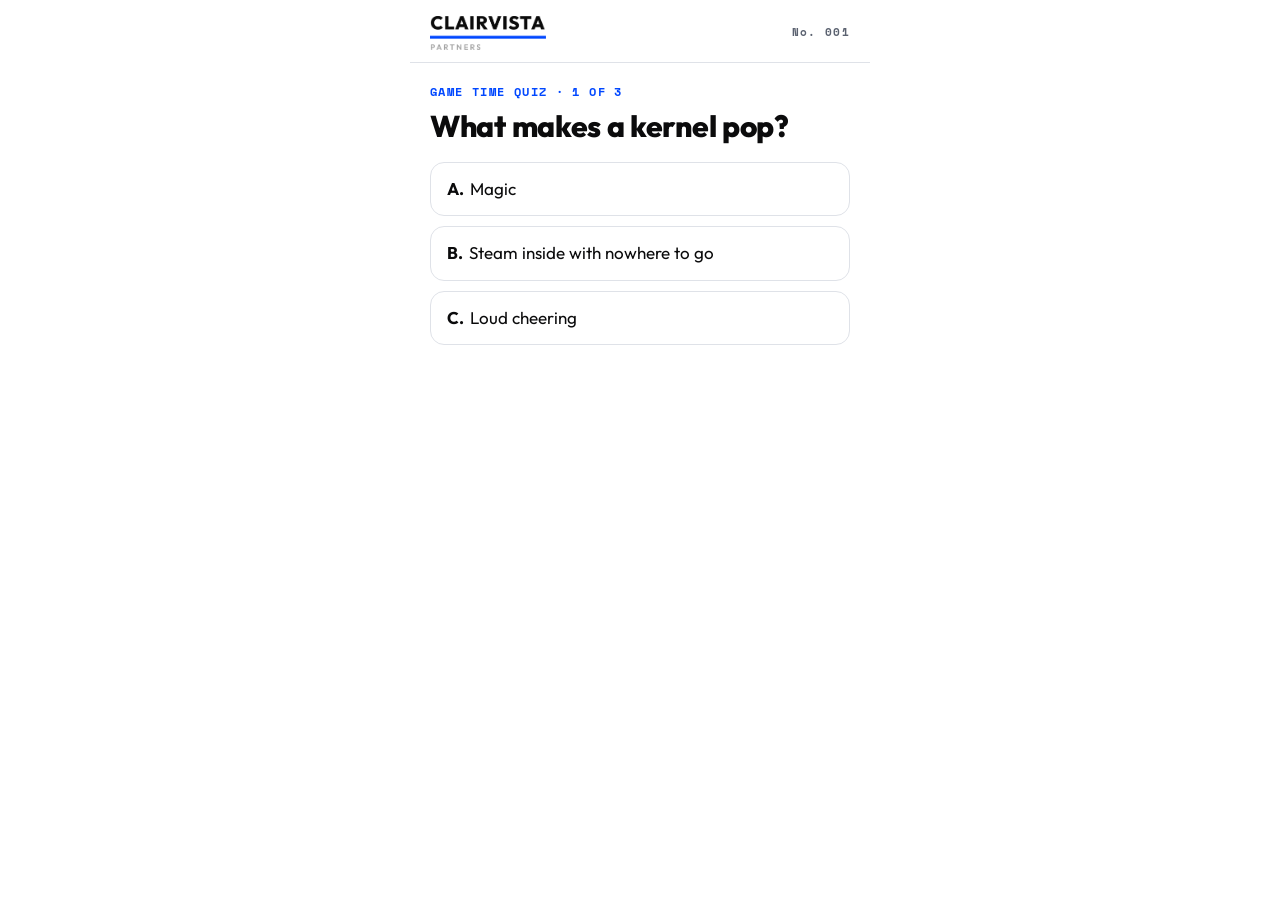
==== 001/index.html @ d9ffb9da "Tap game for popcorn box No. 001: /001 opens the Bowl Hog quiz, /001/half the Butter Half quiz. Unli" ====
<!doctype html>
<html lang="en">
<head>
<meta charset="utf-8">
<meta name="viewport" content="width=device-width, initial-scale=1, viewport-fit=cover">
<meta name="robots" content="noindex, nofollow">
<meta name="theme-color" content="#ffffff">
<meta name="color-scheme" content="light only">
<title>Clairvista Partners</title>
<link rel="preconnect" href="https://fonts.googleapis.com"><link rel="preconnect" href="https://fonts.gstatic.com" crossorigin>
<link href="https://fonts.googleapis.com/css2?family=Outfit:wght@400;500;600;700;800&family=Space+Mono:wght@400;700&display=swap" rel="stylesheet" media="print" onload="this.media='all'">
<style>
  :root { --ink: #0b0b0c; --blue: #0047FF; --muted: #5b6270; --line: #dfe2e8; color-scheme: light; }
  * { box-sizing: border-box; }
  html { -webkit-text-size-adjust: 100%; text-size-adjust: 100%; }
  button { -webkit-appearance: none; appearance: none; touch-action: manipulation; -webkit-tap-highlight-color: transparent; }
  html, body { margin: 0; background: #fff; color: var(--ink);
    font: 17px/1.45 Outfit, -apple-system, "Segoe UI", Helvetica, Arial, sans-serif; -webkit-font-smoothing: antialiased; }
  .mono { font-family: "Space Mono", ui-monospace, Menlo, Consolas, monospace; }
  header { display: flex; align-items: center; justify-content: space-between; max-width: 460px; margin: 0 auto;
    padding: max(16px, env(safe-area-inset-top)) 20px 12px; border-bottom: 1px solid var(--line); }
  header img { height: 34px; width: auto; display: block; }
  header .no { font-weight: 700; font-size: 11px; letter-spacing: .12em; color: var(--muted); }
  main { max-width: 460px; margin: 0 auto; padding: 22px 20px max(32px, env(safe-area-inset-bottom)); }
  .kick { font-weight: 700; font-size: 11.5px; line-height: 1.3; letter-spacing: .12em; text-transform: uppercase;
    color: var(--blue); margin: 0 0 10px; }
  h1 { font-size: 30px; line-height: 1.12; font-weight: 800; letter-spacing: -.01em; margin: 0 0 18px; }
  h1:focus { outline: none; }
  h1, .line { text-wrap: balance; }
  p { margin: 0 0 12px; }
  .opts { display: grid; gap: 10px; }
  .opt { display: block; width: 100%; text-align: left; font: inherit; color: inherit; background: #fff;
    border: 1.5px solid var(--line); border-radius: 14px; padding: 14px 16px; cursor: pointer; }
  .opt b { font-weight: 700; margin-right: 6px; }
  .opt.big { padding: 16px 18px; }
  .opt.big span { display: block; font-size: 22px; font-weight: 800; }
  .opt.big small { display: block; color: var(--muted); font-size: 16px; margin-top: 2px; }
  .opt.picked { border-color: var(--ink); }
  .opt.right { border-color: var(--blue); background: #eef3ff; }
  .opt:disabled { cursor: default; color: inherit; }
  .opt:disabled:not(.picked):not(.right) { opacity: .45; }
  #reveal { margin-top: 18px; }
  canvas { display: block; border-radius: 12px; margin: 0 0 14px; }
  .verdict { font-size: 22px; font-weight: 800; margin-bottom: 6px; }
  .grp { margin: 0 0 18px; }
  .grp h2 { font-weight: 700; font-size: 11.5px; letter-spacing: .12em; color: var(--muted); margin: 0 0 8px; }
  .chips { display: flex; flex-wrap: wrap; gap: 8px; }
  .chip { font: inherit; font-size: 15.5px; border: 1.5px solid var(--line); background: #fff; border-radius: 999px;
    padding: 8px 14px; color: inherit; cursor: pointer; }
  .chip[aria-pressed="true"] { background: var(--blue); border-color: var(--blue); color: #fff; }
  .go { display: block; width: 100%; font: inherit; font-weight: 700; font-size: 18px; color: #fff; background: var(--ink);
    border: 0; border-radius: 14px; padding: 15px; margin-top: 8px; cursor: pointer; }
  .go:disabled { background: #c9ced8; cursor: default; }
  .ghost { background: none; color: var(--muted); border: 1.5px solid var(--line); font-weight: 600; font-size: 15px; padding: 11px; }
  .card { border-radius: 18px; background: var(--ink); color: #fff; padding: 18px 18px 14px; margin: 0 0 20px; }
  .card .top { display: flex; justify-content: space-between; font-weight: 700; font-size: 11px; letter-spacing: .12em; color: #9aa4b5; }
  .card .side { font-size: 24px; font-weight: 800; line-height: 1.15; margin: 10px 0 14px; }
  .card .side em { font-style: normal; color: #85a6ff; }
  .card dl { display: grid; grid-template-columns: auto 1fr; gap: 8px 18px; margin: 0; border-top: 1px solid #2a303c; padding-top: 12px; }
  .card dt { font-weight: 700; font-size: 11px; letter-spacing: .12em; color: #9aa4b5; padding-top: 5px; }
  .card dd { margin: 0; font-size: 18px; font-weight: 600; }
  .card .foot { display: flex; justify-content: space-between; margin-top: 14px; font-size: 10.5px; letter-spacing: .1em; color: #9aa4b5; }
  .line { font-size: 26px; line-height: 1.15; font-weight: 800; margin: 24px 0 4px; padding-top: 20px; border-top: 1px solid var(--line); }
  .by { color: var(--blue); font-weight: 700; font-size: 18px; margin-bottom: 14px; }
  .small { color: var(--muted); font-size: 14.5px; }
  .sign { color: var(--muted); font-size: 15.5px; line-height: 1.55; margin: 22px 0 18px; }
  .sign a { color: var(--ink); text-underline-offset: 3px; }
  button:focus-visible, a:focus-visible { outline: 2px solid var(--blue); outline-offset: 3px; }
</style>
</head>
<body>
<header>
  <img src="[data-uri]" alt="Clairvista Partners" width="117" height="34">
  <span class="no mono">No. 001</span>
</header>
<main>

  <section id="s1">
    <p class="kick mono" id="k1">Game Time Quiz &middot; 1 of 3</p>
    <h1 id="q1">What makes a kernel pop?</h1>
    <div class="opts">
      <button class="opt" type="button" data-k="a"><b>A.</b>Magic</button>
      <button class="opt" type="button" data-k="b"><b>B.</b>Steam inside with nowhere to go</button>
      <button class="opt" type="button" data-k="c"><b>C.</b>Loud cheering</button>
    </div>
    <div id="reveal" hidden>
      <canvas id="field" role="img" aria-label="A football field drawn as a warehouse floor, dock doors in the end zones and pallet racking on the sidelines. One kernel on the 40-yard line pops and fills the space."></canvas>
      <p class="verdict" id="verdict"></p>
      <p id="why">Water inside the kernel turns to steam with nowhere to go. When it pops, it needs about 40 times the space.</p>
      <p>A company about to take off works the same way. It suddenly needs space it didn&rsquo;t plan for.</p>
      <button class="go" type="button" id="next1">Next</button>
    </div>
  </section>

  <section id="s2" hidden>
    <p class="kick mono">What&rsquo;s your match? &middot; 2 of 3</p>
    <h1>Are you the kernel or the warehouse?</h1>
    <div class="opts">
      <button class="opt big" type="button" data-side="kernel"><span>The kernel</span><small>I have stuff about to pop.</small></button>
      <button class="opt big" type="button" data-side="space"><span>The warehouse</span><small>I have space.</small></button>
    </div>
  </section>

  <section id="s3" hidden>
    <p class="kick mono">3 of 3</p>
    <h1 id="h3"></h1>
    <div class="grp"><h2 class="mono">WHERE</h2><div class="chips" data-key="where"></div></div>
    <div class="grp"><h2 class="mono">WHEN</h2><div class="chips" data-key="when"></div></div>
    <div class="grp"><h2 class="mono">WHAT</h2><div class="chips" data-key="what"></div></div>
    <button class="go" type="button" id="go" disabled>See my card</button>
  </section>

  <section id="s4" hidden>
    <p class="kick mono">Your card</p>
    <div class="card">
      <div class="top mono"><span>No. 001</span><span id="cKind"></span></div>
      <div class="side" id="cSide"></div>
      <dl>
        <dt class="mono">WHERE</dt><dd id="cWhere"></dd>
        <dt class="mono">WHEN</dt><dd id="cWhen"></dd>
        <dt class="mono">WHAT</dt><dd id="cWhat"></dd>
      </dl>
      <div class="foot mono"><span>PRISM BY CLAIRVISTA</span><span id="cDate"></span></div>
    </div>
    <p id="read"></p>
    <p>At Manifest in February, 500 of these boxes ask the same three questions. Every answer is stuff about to pop or space about to open, and Prism puts the two together.</p>
    <p class="line">Built to spot what&rsquo;s about to pop.</p>
    <p class="by">Prism by Clairvista</p>
    <p class="small">Your card stays on this phone. At Manifest, people choose to send theirs.</p>
    <p class="sign">In 2008, Airbnb was a kernel. We saved you one.<br>Mel Fish, Clairvista Partners, Boston<br><a href="https://clairvistapartners.com">clairvistapartners.com</a></p>
    <button class="go ghost" type="button" id="again">Play again</button>
  </section>

</main>
<script>
(() => {
  const $ = s => document.querySelector(s);
  const reduce = matchMedia('(prefers-reduced-motion: reduce)').matches;
  const screens = ['s1', 's2', 's3', 's4'].map(id => document.getElementById(id));
  const state = { side: null, where: null, when: null, what: null };

  // a quick second tap must not land on the next screen's buttons
  let guard = 0;
  document.addEventListener('click', e => {
    if (e.isTrusted && performance.now() < guard) { e.stopPropagation(); e.preventDefault(); }
  }, true);

  function show(i) {
    guard = performance.now() + 350;
    screens.forEach((s, k) => { s.hidden = k !== i; });
    scrollTo(0, 0);
    const h = screens[i].querySelector('h1');
    if (h) { h.setAttribute('tabindex', '-1'); h.focus({ preventScroll: true }); }
  }

  // ---- the field: one kernel on the 40 pops and fills the space (drawn in portrait field units, shown landscape)
  const field = (() => {
    const VW = 200, VH = 360, YD = 2.6, FW = 53.33 * YD, FL = 120 * YD;
    const X0 = (VW - FW) / 2, Y0 = (VH - FL) / 2, KX = VW / 2, KY = Y0 + 70 * YD;
    const BLUE = { bg: '#1B3FBF', field: '#2450D8', line: '#FFFFFF', rack: '#9FB6FF', door: '#DDE5FF' };
    const RED = { bg: '#8E1526', field: '#B3202F', line: '#FFFFFF', rack: '#F2A7B0', door: '#FFE2E6' };
    let C = BLUE;
    const POP = 1100, FILL = 2300;
    const canvas = $('#field'), ctx = canvas.getContext('2d'), still = document.createElement('canvas');
    let s = 1, start = 0, raf = 0, shown = false, running = false, lastW = 0;
    function seeded(a) { return () => { a |= 0; a = a + 0x6D2B79F5 | 0; let t = Math.imul(a ^ a >>> 15, 1 | a);
      t = t + Math.imul(t ^ t >>> 7, 61 | t) ^ t; return ((t ^ t >>> 14) >>> 0) / 4294967296; }; }
    const rnd = seeded(40), pieces = [];
    for (let gy = 2; gy < VH - 2; gy += 8.2) for (let gx = 2; gx < VW - 2; gx += 8.2) {
      const x = gx + (rnd() - .5) * 5, y = gy + (rnd() - .5) * 5, blobs = [];
      const n = 4 + Math.floor(rnd() * 3), r = 2.4 + rnd() * 1.4;
      for (let i = 0; i < n; i++) { const a = rnd() * Math.PI * 2, dd = rnd() * r * .9;
        blobs.push([Math.cos(a) * dd, Math.sin(a) * dd, r * (.65 + rnd() * .5)]); }
      pieces.push({ x, y, d: Math.hypot(x - KX, y - KY), blobs, hull: rnd() < .35, ha: rnd() * 6.28 });
    }
    const maxD = Math.max(...pieces.map(p => p.d));
    pieces.forEach(p => { p.t = POP + Math.pow(p.d / maxD, .85) * FILL; });
    const T = g => g.setTransform(0, -s, s, 0, 0, VW * s);

    function drawField(g) {
      g.fillStyle = C.bg; g.fillRect(0, 0, VW, VH);
      g.lineWidth = .5; g.strokeStyle = C.rack;
      for (const side of [-1, 1]) for (let col = 0; col < 2; col++) {
        const rx = side < 0 ? X0 - 7.5 - col * 7.2 : X0 + FW + 1.5 + col * 7.2;
        for (let y = Y0 + 2; y < Y0 + FL - 5; y += 7) g.strokeRect(rx, y, 6, 5.6);
      }
      g.fillStyle = C.field; g.fillRect(X0, Y0, FW, FL);
      g.strokeStyle = C.line; g.lineWidth = .9; g.strokeRect(X0, Y0, FW, FL);
      for (const ez of [Y0, Y0 + FL - 10 * YD]) {
        g.fillStyle = C.bg; g.fillRect(X0, ez, FW, 10 * YD);
        g.strokeStyle = C.line; g.lineWidth = .9; g.strokeRect(X0, ez, FW, 10 * YD);
        for (let k = 0; k < 3; k++) {
          const dw = FW / 4.2, dx = X0 + FW * (.12 + .3 * k), dy = ez + 2.4, dh = 10 * YD - 4.8;
          g.fillStyle = C.door; g.fillRect(dx, dy, dw, dh);
          g.strokeStyle = C.bg; g.lineWidth = .35;
          for (let q = 1; q < 5; q++) { g.beginPath(); g.moveTo(dx, dy + dh * q / 5); g.lineTo(dx + dw, dy + dh * q / 5); g.stroke(); }
        }
      }
      g.strokeStyle = C.line;
      for (let yv = 15; yv <= 105; yv += 5) {
        g.lineWidth = yv % 10 === 0 ? .7 : .35;
        const y = Y0 + yv * YD; g.beginPath(); g.moveTo(X0, y); g.lineTo(X0 + FW, y); g.stroke();
      }
      g.fillStyle = C.line; g.font = '700 6px -apple-system, "Segoe UI", Arial, sans-serif';
      g.textAlign = 'center'; g.textBaseline = 'middle';
      const labels = { 20: '10', 30: '20', 40: '30', 50: '40', 60: '50', 70: '40', 80: '30', 90: '20', 100: '10' };
      for (const [yv, t] of Object.entries(labels)) {
        const y = Y0 + yv * YD;
        for (const [x, rot] of [[X0 + 7, Math.PI / 2], [X0 + FW - 7, -Math.PI / 2]]) {
          g.save(); g.translate(x, y); g.rotate(rot); g.fillText(t, 0, 0); g.restore();
        }
      }
    }
    function drawKernel(g, t) {
      const wob = t < POP ? Math.sin(t / 55) * Math.min(1, t / POP) * .6 : 0;
      g.save(); g.translate(KX + wob, KY); g.rotate(-.35);
      g.fillStyle = '#E3A21A'; g.beginPath(); g.ellipse(0, 0, 3.2, 4.4, 0, 0, Math.PI * 2); g.fill();
      g.fillStyle = '#F7C95A'; g.beginPath(); g.ellipse(-.9, -1.3, 1, 1.6, 0, 0, Math.PI * 2); g.fill();
      g.fillStyle = '#B9780C'; g.beginPath(); g.ellipse(0, 3.6, 1.3, .8, 0, 0, Math.PI * 2); g.fill();
      g.restore();
    }
    function drawPiece(g, p, k) {
      if (k <= 0) return;
      const sc = k < 1 ? (1 - Math.pow(1 - k, 3)) * (1 + .18 * Math.sin(k * Math.PI)) : 1;
      g.save(); g.translate(p.x, p.y); g.scale(sc, sc);
      for (const [bx, by, br] of p.blobs) {
        g.fillStyle = '#FFF6E2'; g.beginPath(); g.arc(bx, by, br, 0, Math.PI * 2); g.fill();
        g.strokeStyle = 'rgba(176,132,60,.35)'; g.lineWidth = .35; g.stroke();
      }
      const [hx, hy, hr] = p.blobs[0];
      g.fillStyle = '#FFFDF6'; g.beginPath(); g.arc(hx - hr * .3, hy - hr * .3, hr * .4, 0, Math.PI * 2); g.fill();
      if (p.hull) { g.fillStyle = '#D9921C'; g.beginPath(); g.ellipse(Math.cos(p.ha) * 1.5, Math.sin(p.ha) * 1.5, 1.1, .7, p.ha, 0, Math.PI * 2); g.fill(); }
      g.restore();
    }
    function size() {
      const dpr = Math.min(devicePixelRatio || 1, 3);
      lastW = canvas.parentElement.clientWidth;
      const w = Math.max(200, Math.min(lastW || 340, 420)), h = w * VW / VH;
      canvas.style.width = w + 'px'; canvas.style.height = h + 'px';
      canvas.width = Math.round(w * dpr); canvas.height = Math.round(h * dpr);
      s = canvas.width / VH;
      still.width = canvas.width; still.height = canvas.height;
      const sg = still.getContext('2d'); T(sg); drawField(sg);
    }
    function paint(t) {
      ctx.setTransform(1, 0, 0, 1, 0, 0); ctx.drawImage(still, 0, 0); T(ctx);
      if (t < POP + 120) drawKernel(ctx, t);
      if (t >= POP && t < POP + 700) {
        const k = (t - POP) / 700;
        ctx.strokeStyle = `rgba(255,246,226,${1 - k})`; ctx.lineWidth = 1.6 * (1 - k);
        ctx.beginPath(); ctx.arc(KX, KY, 4 + k * 60, 0, Math.PI * 2); ctx.stroke();
      }
      for (const p of pieces) drawPiece(ctx, p, (t - p.t) / 320);
    }
    function frame(now) { const t = now - start; paint(t);
      if (t < POP + FILL + 500) raf = requestAnimationFrame(frame); else running = false; }
    function play() {
      shown = true; size(); cancelAnimationFrame(raf);
      if (reduce) { running = false; paint(1e9); return; }
      running = true; start = performance.now(); raf = requestAnimationFrame(frame);
    }
    // phones fire resize when the address bar slides away; only a real width change redraws, and never skips the pop
    addEventListener('resize', () => {
      if (!shown || canvas.parentElement.clientWidth === lastW) return;
      size(); if (!running) paint(1e9);
    });
    return { play, colors: red => { C = red ? RED : BLUE; } };
  })();

  // ---- 1 of 3: each box's tag opens its own quiz, as printed on its back (Butter Half's link ends in /half)
  const BOXES = {
    hog: { kick: 'Game Time Quiz', q: 'What makes a kernel pop?',
      opts: ['Magic', 'Steam inside with nowhere to go', 'Loud cheering'],
      v: { a: 'Not magic. It’s B.', b: 'Right, it’s B.', c: 'Not the cheering. It’s B.' },
      why: 'Water inside the kernel turns to steam with nowhere to go. When it pops, it needs about 40 times the space.' },
    half: { kick: 'Date Night Quiz', q: 'What does a kernel need once it pops?',
      opts: ['A hug', 'A place to go', 'More butter'],
      v: { a: 'Not a hug. It’s B.', b: 'Right, it’s B.', c: 'Not more butter. It’s B.' },
      why: 'Once it pops, a kernel needs about 40 times the space it started with.' }
  };
  let Q = BOXES.hog;
  const q1 = [...document.querySelectorAll('#s1 .opt')];
  function reset1() {
    q1.forEach(b => { b.disabled = false; b.classList.remove('picked', 'right'); });
    $('#reveal').hidden = true;
  }
  function useBox(key) {
    Q = BOXES[key]; field.colors(key === 'half');
    $('#k1').textContent = Q.kick + ' · 1 of 3'; $('#q1').textContent = Q.q; $('#why').textContent = Q.why;
    q1.forEach((b, i) => { b.lastChild.textContent = Q.opts[i]; });
    reset1();
  }
  window.useBox = useBox;
  useBox(/half/i.test(location.pathname + location.search + location.hash) ? 'half' : 'hog');
  q1.forEach(btn => btn.addEventListener('click', () => {
    q1.forEach(b => { b.disabled = true; if (b.dataset.k === 'b') b.classList.add('right'); });
    btn.classList.add('picked');
    $('#verdict').textContent = Q.v[btn.dataset.k];
    $('#reveal').hidden = false;
    field.play();
    $('#reveal').scrollIntoView({ behavior: reduce ? 'auto' : 'smooth', block: 'start' });
  }));
  $('#next1').addEventListener('click', () => show(1));

  // ---- 2 of 3
  const WHERE = ['Boston', 'New York', 'Chicago', 'Dallas', 'Phoenix', 'Las Vegas', 'Los Angeles', 'Atlanta'];
  const WHAT = ['A few pallets', 'A truckload', 'A season of stock'];
  const WHEN = { kernel: ['Before February 14', 'This spring', 'Later this year'], space: ['Open now', 'This spring', 'Later this year'] };
  const H3 = { kernel: 'Where will it pop, and when?', space: 'Where is your space, and when is it open?' };
  document.querySelectorAll('#s2 .opt').forEach(btn => btn.addEventListener('click', () => {
    state.side = btn.dataset.side; setup3(); show(2);
  }));

  // ---- 3 of 3
  function chips(el, key, items) {
    el.innerHTML = '';
    items.forEach(t => {
      const b = document.createElement('button');
      b.type = 'button'; b.className = 'chip'; b.textContent = t; b.setAttribute('aria-pressed', 'false');
      b.addEventListener('click', () => {
        el.querySelectorAll('.chip').forEach(c => c.setAttribute('aria-pressed', 'false'));
        b.setAttribute('aria-pressed', 'true'); state[key] = t;
        $('#go').disabled = !(state.where && state.when && state.what);
      });
      el.appendChild(b);
    });
  }
  function setup3() {
    state.where = state.when = state.what = null; $('#go').disabled = true;
    $('#h3').textContent = H3[state.side];
    const lists = { where: WHERE, when: WHEN[state.side], what: WHAT };
    document.querySelectorAll('#s3 .chips').forEach(el => chips(el, el.dataset.key, lists[el.dataset.key]));
  }
  $('#go').addEventListener('click', () => { fill(); show(3); });

  // ---- the card
  function fill() {
    const k = state.side === 'kernel';
    $('#cKind').textContent = k ? 'HAS STUFF' : 'HAS SPACE';
    $('#cSide').innerHTML = k ? 'The kernel. <em>About to pop.</em>' : 'The warehouse. <em>Space to fill.</em>';
    $('#cWhere').textContent = state.where; $('#cWhen').textContent = state.when; $('#cWhat').textContent = state.what;
    $('#cDate').textContent = new Date().toLocaleDateString('en-US', { month: 'short', day: 'numeric', year: 'numeric' }).toUpperCase();
    $('#read').textContent = k
      ? 'You just told us where a company is about to pop, and when, before the trucks show up.'
      : 'You just told us where space is opening, and when, before anyone signs for it.';
  }
  $('#again').addEventListener('click', () => { reset1(); show(0); });

  // ---- review screenshots only: #demo=1..4 jumps to a screen with sample answers
  const demo = (location.hash.match(/demo=(\d)/) || [])[1];
  if (demo) {
    q1[1].click();
    if (demo > 1) $('#next1').click();
    if (demo > 2) document.querySelector('#s2 .opt[data-side="kernel"]').click();
    if (demo > 3 || demo == 3) ['Phoenix', 'Before February 14', 'A truckload'].forEach(t =>
      [...document.querySelectorAll('#s3 .chip')].find(c => c.textContent === t).click());
    if (demo > 3) $('#go').click();
  }
})();
</script>
</body>
</html>
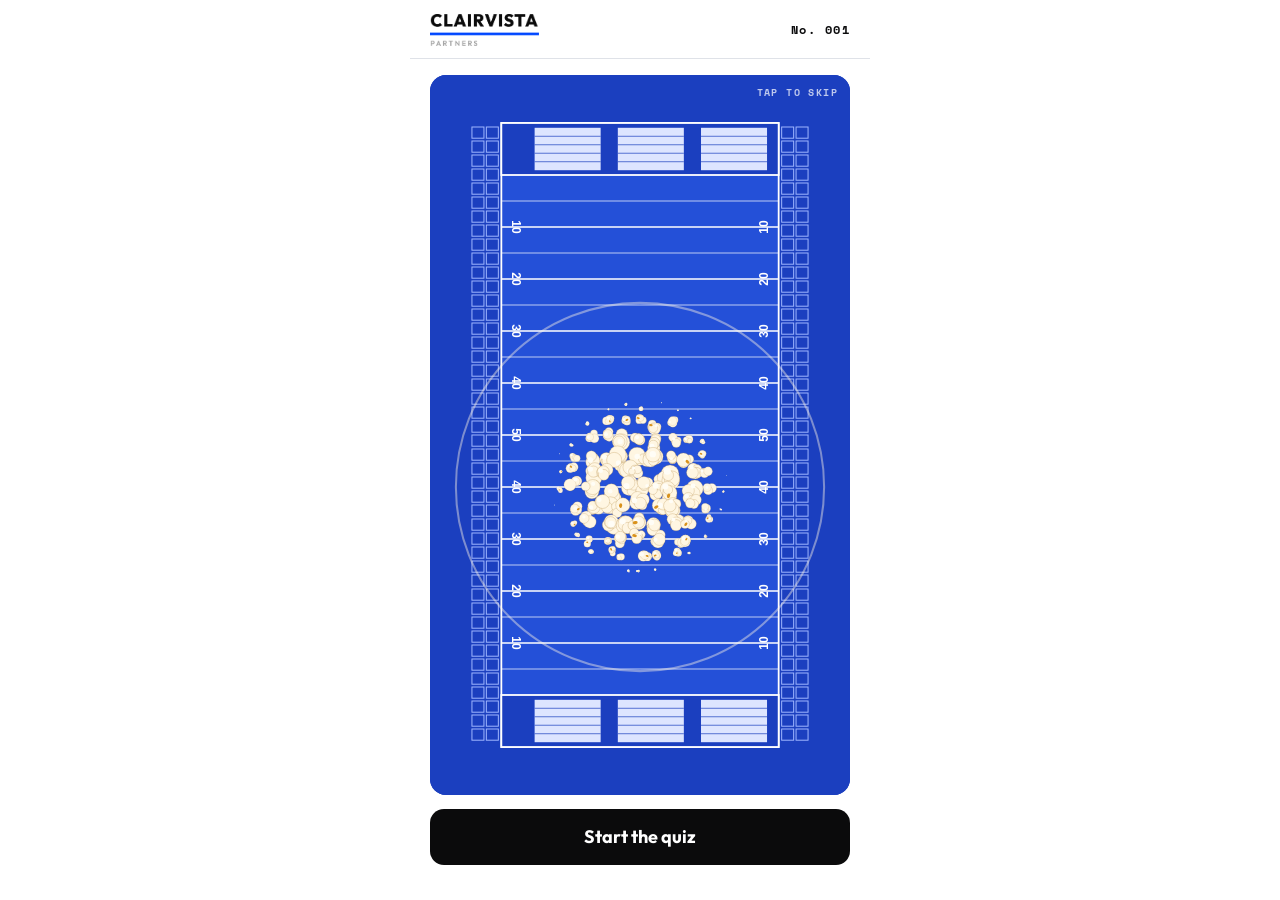
==== commit 2c325b0a: "Box No. 001 tap page, finished edition: pop opening, each box's printed quiz, which half, profile ca" ====
--- a/001/index.html
+++ b/001/index.html
@@ -10,159 +10,639 @@
 <link rel="preconnect" href="https://fonts.googleapis.com"><link rel="preconnect" href="https://fonts.gstatic.com" crossorigin>
 <link href="https://fonts.googleapis.com/css2?family=Outfit:wght@400;500;600;700;800&family=Space+Mono:wght@400;700&display=swap" rel="stylesheet" media="print" onload="this.media='all'">
 <style>
-  :root { --ink: #0b0b0c; --blue: #0047FF; --muted: #5b6270; --line: #dfe2e8; color-scheme: light; }
+  /* One phone column: a full-height title card, the box's quiz, two questions, a profile card, the ship step. Plus a 16:9 booth board. */
+  :root { --ink: #0b0b0c; --blue: #0047FF; --sky: #85a6ff; --muted: #5b6270; --line: #dfe2e8; --soft: #f3f5f9; color-scheme: light; }
   * { box-sizing: border-box; }
   html { -webkit-text-size-adjust: 100%; text-size-adjust: 100%; }
-  button { -webkit-appearance: none; appearance: none; touch-action: manipulation; -webkit-tap-highlight-color: transparent; }
   html, body { margin: 0; background: #fff; color: var(--ink);
     font: 17px/1.45 Outfit, -apple-system, "Segoe UI", Helvetica, Arial, sans-serif; -webkit-font-smoothing: antialiased; }
+  [hidden] { display: none !important; }
+  button, input { font: inherit; }
+  button { -webkit-appearance: none; appearance: none; touch-action: manipulation; -webkit-tap-highlight-color: transparent; }
   .mono { font-family: "Space Mono", ui-monospace, Menlo, Consolas, monospace; }
   header { display: flex; align-items: center; justify-content: space-between; max-width: 460px; margin: 0 auto;
-    padding: max(16px, env(safe-area-inset-top)) 20px 12px; border-bottom: 1px solid var(--line); }
-  header img { height: 34px; width: auto; display: block; }
-  header .no { font-weight: 700; font-size: 11px; letter-spacing: .12em; color: var(--muted); }
-  main { max-width: 460px; margin: 0 auto; padding: 22px 20px max(32px, env(safe-area-inset-bottom)); }
-  .kick { font-weight: 700; font-size: 11.5px; line-height: 1.3; letter-spacing: .12em; text-transform: uppercase;
-    color: var(--blue); margin: 0 0 10px; }
-  h1 { font-size: 30px; line-height: 1.12; font-weight: 800; letter-spacing: -.01em; margin: 0 0 18px; }
+    padding: max(14px, env(safe-area-inset-top)) 20px 12px; border-bottom: 1px solid var(--line); }
+  header img { height: 32px; width: auto; display: block; }
+  header .tag { font-weight: 700; font-size: 11px; letter-spacing: .12em; color: var(--muted); }
+  main { max-width: 460px; margin: 0 auto; padding: 16px 20px max(32px, env(safe-area-inset-bottom)); }
+  .kick { font-weight: 700; font-size: 11.5px; line-height: 1.3; letter-spacing: .12em; text-transform: uppercase; color: var(--blue); margin: 0 0 10px; }
+  h1 { font-size: 30px; line-height: 1.12; font-weight: 800; letter-spacing: -.01em; margin: 0 0 18px; text-wrap: balance; }
   h1:focus { outline: none; }
-  h1, .line { text-wrap: balance; }
   p { margin: 0 0 12px; }
+  .muted { color: var(--muted); }
+  .small { color: var(--muted); font-size: 14.5px; line-height: 1.45; }
+  button:focus-visible, a:focus-visible { outline: 2px solid var(--blue); outline-offset: 3px; }
+
+  /* the opening title card */
+  .hero { position: relative; height: 72vh; height: calc(100svh - 178px); min-height: 360px; max-height: 720px;
+    border-radius: 16px; overflow: hidden; background: #1B3FBF; cursor: pointer; margin: 0 0 14px; }
+  .ed-manifest .hero { height: 60vh; height: calc(100svh - 300px); }
+  .hero canvas { display: block; width: 100%; height: 100%; }
+  .title { position: absolute; left: 0; right: 0; bottom: 0; padding: 80px 18px 18px; color: #fff;
+    background: linear-gradient(to bottom, rgba(11,11,12,0), rgba(11,11,12,.9) 58%);
+    opacity: 0; transform: translateY(10px); transition: opacity .7s ease, transform .7s ease; }
+  html:not(.js) .title, .title.on { opacity: 1; transform: none; }
+  .title .t1 { font-size: 31px; font-weight: 800; line-height: 1.07; letter-spacing: -.01em; margin: 0 0 6px; text-wrap: balance; }
+  .title .t2 { color: var(--sky); font-weight: 700; font-size: 18px; margin: 0; transition: opacity .6s ease .35s; }
+  .title:not(.on) .t2 { opacity: 0; }
+  html:not(.js) .title .t2 { opacity: 1; }
+  .skip { position: absolute; top: 11px; right: 12px; font-size: 10px; font-weight: 700; letter-spacing: .14em; color: rgba(255,255,255,.72); }
+  .promise { font-size: 20px; font-weight: 700; line-height: 1.3; margin: 0 0 6px; text-wrap: balance; }
+
+  .go { display: block; width: 100%; font-weight: 700; font-size: 18px; color: #fff; background: var(--ink);
+    border: 0; border-radius: 14px; padding: 15px; margin-top: 12px; cursor: pointer; }
+  .go:disabled { background: #c9ced8; cursor: default; }
+  .ghost { background: none; color: var(--ink); border: 1.5px solid var(--line); font-weight: 600; font-size: 16px; padding: 12px; }
+
+  /* the box quiz */
   .opts { display: grid; gap: 10px; }
-  .opt { display: block; width: 100%; text-align: left; font: inherit; color: inherit; background: #fff;
+  .opt { display: block; width: 100%; text-align: left; color: inherit; background: #fff;
     border: 1.5px solid var(--line); border-radius: 14px; padding: 14px 16px; cursor: pointer; }
   .opt b { font-weight: 700; margin-right: 6px; }
-  .opt.big { padding: 16px 18px; }
-  .opt.big span { display: block; font-size: 22px; font-weight: 800; }
-  .opt.big small { display: block; color: var(--muted); font-size: 16px; margin-top: 2px; }
   .opt.picked { border-color: var(--ink); }
   .opt.right { border-color: var(--blue); background: #eef3ff; }
   .opt:disabled { cursor: default; color: inherit; }
   .opt:disabled:not(.picked):not(.right) { opacity: .45; }
   #reveal { margin-top: 18px; }
-  canvas { display: block; border-radius: 12px; margin: 0 0 14px; }
   .verdict { font-size: 22px; font-weight: 800; margin-bottom: 6px; }
+  .forty { border-radius: 14px; padding: 12px; margin: 14px 0; background: #2450D8; }
+  .cells { display: grid; grid-template-columns: repeat(10, 1fr); gap: 4px; }
+  .cells i { aspect-ratio: 1; border-radius: 4px; background: #FFF6E2; transform: scale(0); }
+  .cells i:first-child { background: #E3A21A; transform: none; }
+  .forty.on .cells i { animation: cell .35s cubic-bezier(.2,1.4,.4,1) forwards; animation-delay: calc(var(--i) * 28ms + 150ms); }
+  @keyframes cell { to { transform: scale(1); } }
+  .forty .lab { display: flex; justify-content: space-between; gap: 8px; margin-top: 9px; font-size: 10px; font-weight: 700; letter-spacing: .12em; color: rgba(255,255,255,.85); }
+
+  /* which half */
+  .halfs { display: grid; gap: 12px; }
+  .half { display: flex; gap: 14px; align-items: center; width: 100%; text-align: left; color: inherit; background: #fff;
+    border: 1.5px solid var(--line); border-radius: 16px; padding: 16px; cursor: pointer; }
+  .half svg { flex: none; width: 54px; height: 54px; }
+  .half b { display: block; font-size: 24px; font-weight: 800; line-height: 1.15; }
+  .half small { display: block; color: var(--muted); font-size: 16px; margin-top: 2px; }
+  .half:active { border-color: var(--blue); background: #eef3ff; }
+
+  /* chips */
   .grp { margin: 0 0 18px; }
   .grp h2 { font-weight: 700; font-size: 11.5px; letter-spacing: .12em; color: var(--muted); margin: 0 0 8px; }
   .chips { display: flex; flex-wrap: wrap; gap: 8px; }
-  .chip { font: inherit; font-size: 15.5px; border: 1.5px solid var(--line); background: #fff; border-radius: 999px;
+  .chip { font-size: 15.5px; border: 1.5px solid var(--line); background: #fff; border-radius: 999px;
     padding: 8px 14px; color: inherit; cursor: pointer; }
   .chip[aria-pressed="true"] { background: var(--blue); border-color: var(--blue); color: #fff; }
-  .go { display: block; width: 100%; font: inherit; font-weight: 700; font-size: 18px; color: #fff; background: var(--ink);
-    border: 0; border-radius: 14px; padding: 15px; margin-top: 8px; cursor: pointer; }
-  .go:disabled { background: #c9ced8; cursor: default; }
-  .ghost { background: none; color: var(--muted); border: 1.5px solid var(--line); font-weight: 600; font-size: 15px; padding: 11px; }
-  .card { border-radius: 18px; background: var(--ink); color: #fff; padding: 18px 18px 14px; margin: 0 0 20px; }
-  .card .top { display: flex; justify-content: space-between; font-weight: 700; font-size: 11px; letter-spacing: .12em; color: #9aa4b5; }
-  .card .side { font-size: 24px; font-weight: 800; line-height: 1.15; margin: 10px 0 14px; }
-  .card .side em { font-style: normal; color: #85a6ff; }
-  .card dl { display: grid; grid-template-columns: auto 1fr; gap: 8px 18px; margin: 0; border-top: 1px solid #2a303c; padding-top: 12px; }
-  .card dt { font-weight: 700; font-size: 11px; letter-spacing: .12em; color: #9aa4b5; padding-top: 5px; }
-  .card dd { margin: 0; font-size: 18px; font-weight: 600; }
-  .card .foot { display: flex; justify-content: space-between; margin-top: 14px; font-size: 10.5px; letter-spacing: .1em; color: #9aa4b5; }
-  .line { font-size: 26px; line-height: 1.15; font-weight: 800; margin: 24px 0 4px; padding-top: 20px; border-top: 1px solid var(--line); }
+
+  /* the profile card */
+  .card { border-radius: 18px; background: var(--ink); color: #fff; padding: 18px 18px 14px; margin: 0 0 16px; }
+  .card .top { display: flex; justify-content: space-between; align-items: center; font-weight: 700; font-size: 11px; letter-spacing: .12em; color: #9aa4b5; }
+  .card .top b { color: #fff; background: var(--blue); border-radius: 999px; padding: 2px 8px; font-weight: 700; }
+  .card .side { font-size: 25px; font-weight: 800; line-height: 1.12; margin: 12px 0 14px; }
+  .card .side em { font-style: normal; color: var(--sky); }
+  .card dl { display: grid; grid-template-columns: auto 1fr; gap: 9px 16px; margin: 0; border-top: 1px solid #2a303c; padding-top: 12px; }
+  .card dt { font-weight: 700; font-size: 10.5px; letter-spacing: .12em; color: #9aa4b5; padding-top: 5px; white-space: nowrap; }
+  .card dd { margin: 0; font-size: 18px; font-weight: 600; min-width: 0; }
+  .card dd.look { color: var(--sky); }
+  .card .foot { display: flex; justify-content: space-between; gap: 8px; margin-top: 14px; font-size: 10px; letter-spacing: .1em; color: #9aa4b5; }
+
+  .switch { display: flex; gap: 12px; align-items: flex-start; margin: 0 0 20px; cursor: pointer; position: relative; }
+  .switch input { position: absolute; opacity: 0; width: 1px; height: 1px; }
+  .track { flex: none; width: 48px; height: 28px; border-radius: 999px; background: #c9ced8; position: relative; transition: background .2s; margin-top: 1px; }
+  .track::after { content: ""; position: absolute; top: 3px; left: 3px; width: 22px; height: 22px; border-radius: 50%; background: #fff;
+    transition: transform .2s; box-shadow: 0 1px 2px rgba(0,0,0,.25); }
+  .switch input:checked + .track { background: var(--blue); }
+  .switch input:checked + .track::after { transform: translateX(20px); }
+  .switch input:focus-visible + .track { outline: 2px solid var(--blue); outline-offset: 3px; }
+  .lbl { font-weight: 600; line-height: 1.3; }
+  .lbl small { display: block; color: var(--muted); font-weight: 400; font-size: 14.5px; margin-top: 2px; }
+
+  .match { background: var(--soft); border-radius: 16px; padding: 16px; margin: 0 0 6px; }
+  .mhead { display: flex; justify-content: space-between; align-items: center; gap: 8px; }
+  .mhead .kick { margin: 0; }
+  .sample { font-size: 10px; letter-spacing: .12em; font-weight: 700; color: var(--muted); border: 1px solid var(--line); background: #fff;
+    border-radius: 999px; padding: 3px 8px; }
+  .mline { font-size: 18px; font-weight: 700; line-height: 1.3; margin: 10px 0 16px; text-wrap: balance; }
+  .pairs { display: grid; grid-template-columns: 1fr 1fr; gap: 10px; margin: 0 0 12px; }
+  .mini { background: var(--ink); color: #fff; border-radius: 12px; padding: 12px 11px 10px; position: relative; min-width: 0; }
+  .mini .k { font-size: 9.5px; letter-spacing: .12em; color: #9aa4b5; font-weight: 700; }
+  .mini .n { font-weight: 700; font-size: 15px; line-height: 1.2; margin: 4px 0 3px; }
+  .mini .d { font-size: 13px; color: #c9d1de; line-height: 1.3; }
+  .mt { position: absolute; top: -9px; right: 8px; background: var(--blue); color: #fff; font-size: 9.5px; letter-spacing: .12em;
+    font-weight: 700; border-radius: 999px; padding: 3px 7px; }
+  .match .ghost { background: #fff; margin-top: 4px; }
+
+  /* shipping: the live form (Manifest) and the preview (No. 001) */
+  .f { display: block; margin: 0 0 12px; min-width: 0; }
+  .f > span { display: block; font-weight: 700; font-size: 11px; letter-spacing: .12em; color: var(--muted); margin: 0 0 6px; text-transform: uppercase; }
+  .f input { width: 100%; font-size: 17px; padding: 12px 13px; border: 1.5px solid var(--line); border-radius: 12px; background: #fff;
+    color: var(--ink); -webkit-appearance: none; appearance: none; }
+  .f input:focus { outline: none; border-color: var(--blue); }
+  .row3 { display: grid; grid-template-columns: 1.5fr .8fr 1fr; gap: 8px; }
+  .check { display: flex; gap: 10px; align-items: flex-start; margin: 16px 0 8px; font-weight: 600; line-height: 1.35; cursor: pointer; }
+  .check input { width: 22px; height: 22px; accent-color: var(--blue); flex: none; margin: 0; }
+  .formprev { border: 1.5px solid var(--line); border-radius: 16px; padding: 14px; margin: 4px 0 8px; background: var(--soft); }
+  .formprev .fake { background: #fff; border: 1.5px solid var(--line); border-radius: 10px; padding: 9px 12px; color: #9aa1ad; font-size: 15.5px; margin: 0 0 8px; }
+  .formprev .box { display: flex; gap: 10px; align-items: flex-start; background: #fff; border: 2px solid var(--blue); border-radius: 12px;
+    padding: 12px; margin-top: 12px; font-weight: 700; line-height: 1.3; }
+  .formprev .box i { flex: none; width: 22px; height: 22px; border-radius: 6px; background: var(--blue); position: relative; }
+  .formprev .box i::after { content: ""; position: absolute; left: 7px; top: 3px; width: 6px; height: 11px; border: solid #fff; border-width: 0 2.5px 2.5px 0; transform: rotate(45deg); }
+
+  .line { font-size: 26px; line-height: 1.15; font-weight: 800; margin: 24px 0 4px; padding-top: 20px; border-top: 1px solid var(--line); text-wrap: balance; }
   .by { color: var(--blue); font-weight: 700; font-size: 18px; margin-bottom: 14px; }
-  .small { color: var(--muted); font-size: 14.5px; }
-  .sign { color: var(--muted); font-size: 15.5px; line-height: 1.55; margin: 22px 0 18px; }
+  .sign { color: var(--muted); font-size: 15.5px; line-height: 1.55; margin: 20px 0 16px; }
   .sign a { color: var(--ink); text-underline-offset: 3px; }
-  button:focus-visible, a:focus-visible { outline: 2px solid var(--blue); outline-offset: 3px; }
+  .big { font-size: 20px; font-weight: 700; line-height: 1.3; }
+
+  /* booth board, 16:9 */
+  body.boardmode { background: #e3e8f0; }
+  #boardBar { display: flex; align-items: center; justify-content: space-between; gap: 12px; max-width: 760px; margin: 0 auto;
+    padding: max(12px, env(safe-area-inset-top)) 16px 12px; font-size: 14px; color: var(--muted); }
+  #boardBar button { font-weight: 700; font-size: 15px; color: var(--ink); background: #fff; border: 1.5px solid var(--line); border-radius: 999px; padding: 8px 14px; cursor: pointer; }
+  #boardWrap { margin: 0 auto; overflow: hidden; }
+  .board { width: 1600px; height: 900px; transform-origin: 0 0; background: #f4f6fa; display: grid; grid-template-rows: auto 1fr auto;
+    padding: 38px 56px 26px; }
+  .bTop { display: flex; align-items: center; gap: 44px; border-bottom: 2px solid var(--line); padding-bottom: 22px; }
+  .bTop img { height: 58px; width: auto; display: block; }
+  .bTop .bLine { font-size: 46px; font-weight: 800; letter-spacing: -.01em; margin: 0; flex: 1; }
+  .bTop .bBy { font-size: 26px; font-weight: 700; color: var(--blue); margin: 0; }
+  .bGrid { display: grid; grid-template-columns: 1fr 560px 1fr; gap: 34px; padding-top: 26px; min-height: 0; }
+  .col { min-height: 0; overflow: hidden; }
+  .col h2 { font-size: 17px; letter-spacing: .14em; color: var(--muted); margin: 0 0 14px; display: flex; justify-content: space-between; }
+  .col h2 i { font-style: normal; color: var(--ink); }
+  .stack { display: grid; gap: 12px; }
+  .bc { background: #fff; border: 2px solid var(--line); border-radius: 16px; padding: 13px 18px; display: grid; grid-template-columns: 1fr auto; gap: 1px 12px; }
+  .bc .n { font-size: 21px; font-weight: 700; }
+  .bc .c { font-size: 21px; font-weight: 800; text-align: right; }
+  .bc .d { font-size: 16.5px; color: var(--muted); grid-column: 1 / -1; }
+  .bc.new { animation: arrive .8s ease-out; border-color: var(--blue); }
+  @keyframes arrive { from { opacity: 0; transform: translateY(-18px); } to { opacity: 1; transform: none; } }
+  .center { background: var(--ink); color: #fff; border-radius: 24px; padding: 28px 30px; display: flex; flex-direction: column; }
+  .center .kick { color: var(--sky); font-size: 15px; }
+  .center .city { font-size: 64px; font-weight: 800; line-height: 1; margin: 10px 0 0; }
+  .pairbig { display: grid; grid-template-columns: 1fr auto 1fr; align-items: center; gap: 12px; margin: 26px 0; }
+  .bigc { background: #181b22; border: 1.5px solid #2a303c; border-radius: 16px; padding: 16px; }
+  .bigc .k { font-size: 12px; letter-spacing: .12em; color: #9aa4b5; font-weight: 700; }
+  .bigc .n { font-size: 22px; font-weight: 700; margin: 6px 0 4px; line-height: 1.15; }
+  .bigc .d { font-size: 16px; color: #c9d1de; line-height: 1.35; }
+  .mpill { background: var(--blue); color: #fff; border-radius: 999px; padding: 8px 12px; font-size: 13px; letter-spacing: .12em; font-weight: 700; }
+  .center .why { font-size: 20px; color: #c9d1de; margin: auto 0 0; }
+  .bFoot { display: flex; justify-content: space-between; font-size: 15px; font-weight: 700; letter-spacing: .14em; color: var(--muted); padding-top: 16px; }
+  .bFoot .cta { color: var(--ink); }
+  @media (prefers-reduced-motion: reduce) {
+    .bc.new, .forty.on .cells i { animation: none; } .cells i { transform: none; }
+    .title, .title .t2 { transition: none; }
+  }
+
+  /* round 2: copy deck */
+  .ed-manifest .hero { height: 64vh; height: calc(100svh - 250px); }
+  .card .lookline { margin: 12px 0 0; padding-top: 12px; border-top: 1px solid #2a303c; color: var(--sky); font-size: 17px; font-weight: 600; line-height: 1.35; }
+  .formprev .fakes3 { display: grid; grid-template-columns: 1.5fr .8fr 1fr; gap: 8px; }
+  .sign .note { color: var(--ink); font-size: 17.5px; font-weight: 600; line-height: 1.45; display: inline-block; margin-bottom: 8px; }
+  .endmark { width: 56px; height: 5px; background: var(--blue); border-radius: 3px; margin: 18px 0 18px; }
+  h1.endline { font-size: 34px; line-height: 1.08; margin: 0 0 6px; }
+  .mpill { text-transform: uppercase; }
+  .col h2 { font-size: 28px; font-weight: 800; letter-spacing: -.01em; color: var(--ink); align-items: baseline; }
+  .col h2 i { font-size: 17px; font-weight: 700; color: var(--muted); letter-spacing: .1em; }
+  .bFoot { font-size: 20px; font-weight: 600; letter-spacing: 0; }
+  .bFoot .bBy { color: var(--blue); font-weight: 700; }
+  .center .city { font-size: 96px; margin-top: 18px; }
+  .pairbig { margin: auto 0; gap: 16px; }
+  .bigc { padding: 22px; }
+  .bigc .n { font-size: 30px; margin: 10px 0 8px; }
+  .bigc .d { font-size: 20px; }
+  .mpill { font-size: 15px; padding: 10px 14px; }
+
+  /* round 3: designer pass */
+  .bEx { font-size: 14px; font-weight: 700; letter-spacing: .14em; text-transform: uppercase; color: var(--muted);
+    border: 1.5px solid var(--line); border-radius: 999px; padding: 8px 14px; background: #fff; }
+  .pairbig { grid-template-columns: 1fr; justify-items: stretch; gap: 14px; margin: auto 0; }
+  .mpill { justify-self: center; }
+  .bigc { padding: 22px 24px; }
+  .bigc .n { font-size: 32px; line-height: 1.12; text-wrap: balance; }
+  .bigc .d { font-size: 22px; }
+  .center .why { font-size: 24px; color: #fff; }
+  .mini { padding: 14px 12px 12px; }
+  .mini .n { text-wrap: balance; }
+  .mini .d { text-wrap: balance; font-size: 13.5px; line-height: 1.3; }
+  .kick { font-size: 12.5px; }
+  .grp h2 { font-size: 12px; }
+  .card dt { font-size: 11.5px; padding-top: 4px; }
+  .card .top { font-size: 12px; }
+  .card .foot { font-size: 11px; }
+  .mini .k { font-size: 10.5px; }
+  .mt { font-size: 10.5px; }
+  .forty .lab { font-size: 11px; color: #fff; }
+  header .tag { font-size: 12px; color: var(--ink); }
+  .title { padding: 130px 18px 20px; background: linear-gradient(to bottom, rgba(11,11,12,0), rgba(11,11,12,.88) 42%, rgba(11,11,12,.96)); }
+  .title .t1 { font-size: 34px; line-height: 1.04; text-shadow: 0 1px 14px rgba(11,11,12,.5); }
+  .title .t2 { font-size: 19px; }
+  .chips { gap: 10px; }
+  .chip { padding: 11px 16px; min-height: 44px; font-size: 16px; }
+  .chip[aria-pressed="true"] { box-shadow: 0 0 0 3px rgba(0,71,255,.18); }
+  .half { min-height: 88px; }
+  .opt { min-height: 56px; }
+  .forty { background: var(--blue); padding: 14px; }
+  .cells { gap: 5px; }
+  .card .side { font-size: 28px; margin: 14px 0 16px; }
+  .card dd { font-size: 19px; }
+  .card { padding: 20px 20px 16px; box-shadow: 0 18px 40px -22px rgba(0,71,255,.55); }
+  .match { background: #fff; border: 1.5px solid var(--line); }
+  .mline { font-size: 19px; }
+  .bc .n, .bc .c { font-size: 23px; }
+  .bc .d { font-size: 18.5px; }
+  .bc { padding: 14px 20px; }
+  .bFoot { font-size: 24px; }
+  .bFoot .cta { font-weight: 700; }
+  .bTop .bLine { font-size: 52px; }
+  .card .side { font-size: 26px; text-wrap: balance; }
+  .bc .n, .bc .c { font-size: 21px; }
+  .center .city { font-size: 84px; }
+  .bigc { padding: 18px 22px; }
+  .bigc .n { font-size: 28px; margin: 6px 0 6px; }
+  .bigc .d { font-size: 20px; }
+  .pairbig { gap: 10px; margin: 18px 0; }
+  .center .why { font-size: 21px; margin-top: auto; }
+  .contact { display: grid; gap: 6px; margin: -4px 0 14px; }
+  .contact .cline { color: var(--ink); font-size: 17px; font-weight: 600; text-underline-offset: 3px; justify-self: start; padding: 4px 0; }
+  .contact .save { display: block; text-align: center; text-decoration: none; margin-top: 10px; }
 </style>
 </head>
 <body>
 <header>
-  <img src="[data-uri]" alt="Clairvista Partners" width="117" height="34">
-  <span class="no mono">No. 001</span>
+  <img src="[data-uri]" alt="Clairvista Partners" width="110" height="32">
+  <span class="tag mono" data-c="header.tag"></span>
 </header>
 <main>
 
-  <section id="s1">
-    <p class="kick mono" id="k1">Game Time Quiz &middot; 1 of 3</p>
-    <h1 id="q1">What makes a kernel pop?</h1>
+  <section id="s0">
+    <div class="hero" id="hero">
+      <canvas id="field" role="img" data-a="open.fieldAlt"></canvas>
+      <div class="title" id="title">
+        <p class="t1" data-c="open.line"></p>
+        <p class="t2" data-c="open.by"></p>
+      </div>
+      <span class="skip mono" id="skip" data-c="open.skip"></span>
+    </div>
+    <p class="promise" data-ed="manifest" data-c="open.promise"></p>
+    <button class="go" type="button" id="start" data-c="open.start"></button>
+  </section>
+
+  <section id="sq" hidden data-ed="nathan">
+    <p class="kick mono" id="kq"></p>
+    <h1 id="hq"></h1>
     <div class="opts">
-      <button class="opt" type="button" data-k="a"><b>A.</b>Magic</button>
-      <button class="opt" type="button" data-k="b"><b>B.</b>Steam inside with nowhere to go</button>
-      <button class="opt" type="button" data-k="c"><b>C.</b>Loud cheering</button>
+      <button class="opt" type="button" data-k="a"><b>A.</b>&nbsp;</button>
+      <button class="opt" type="button" data-k="b"><b>B.</b>&nbsp;</button>
+      <button class="opt" type="button" data-k="c"><b>C.</b>&nbsp;</button>
     </div>
     <div id="reveal" hidden>
-      <canvas id="field" role="img" aria-label="A football field drawn as a warehouse floor, dock doors in the end zones and pallet racking on the sidelines. One kernel on the 40-yard line pops and fills the space."></canvas>
       <p class="verdict" id="verdict"></p>
-      <p id="why">Water inside the kernel turns to steam with nowhere to go. When it pops, it needs about 40 times the space.</p>
-      <p>A company about to take off works the same way. It suddenly needs space it didn&rsquo;t plan for.</p>
-      <button class="go" type="button" id="next1">Next</button>
+      <p id="why"></p>
+      <div class="forty" id="forty" role="img" data-a="quiz.fortyAlt">
+        <div class="cells" id="cells"></div>
+        <div class="lab mono"><span data-c="quiz.fortyLeft"></span><span data-c="quiz.fortyRight"></span></div>
+      </div>
+      <p data-c="quiz.company"></p>
+      <button class="go" type="button" id="nextq" data-c="quiz.next"></button>
     </div>
   </section>
 
-  <section id="s2" hidden>
-    <p class="kick mono">What&rsquo;s your match? &middot; 2 of 3</p>
-    <h1>Are you the kernel or the warehouse?</h1>
-    <div class="opts">
-      <button class="opt big" type="button" data-side="kernel"><span>The kernel</span><small>I have stuff about to pop.</small></button>
-      <button class="opt big" type="button" data-side="space"><span>The warehouse</span><small>I have space.</small></button>
+  <section id="s1" hidden>
+    <p class="kick mono" data-c="half.kick"></p>
+    <h1 data-c="half.h1"></h1>
+    <div class="halfs">
+      <button class="half" type="button" data-side="stuff">
+        <svg viewBox="0 0 54 54" aria-hidden="true"><rect width="54" height="54" rx="14" fill="#FFF4D6"/>
+          <ellipse cx="27" cy="28" rx="11" ry="14.5" transform="rotate(-18 27 28)" fill="#E3A21A"/>
+          <ellipse cx="23.5" cy="23" rx="3.4" ry="5.4" transform="rotate(-18 23.5 23)" fill="#F7C95A"/>
+          <ellipse cx="30.5" cy="40" rx="4.4" ry="2.6" transform="rotate(-18 30.5 40)" fill="#B9780C"/></svg>
+        <span><b data-c="half.stuff"></b><small data-c="half.stuffSub"></small></span>
+      </button>
+      <button class="half" type="button" data-side="space">
+        <svg viewBox="0 0 54 54" aria-hidden="true"><rect width="54" height="54" rx="14" fill="#E6EDFF"/>
+          <path d="M10 24 L27 13 L44 24 V42 H10 Z" fill="#0047FF"/>
+          <rect x="17" y="27" width="20" height="15" fill="#DDE5FF"/>
+          <path d="M17 31 H37 M17 35 H37 M17 39 H37" stroke="#0047FF" stroke-width="1.4"/></svg>
+        <span><b data-c="half.space"></b><small data-c="half.spaceSub"></small></span>
+      </button>
     </div>
   </section>
 
+  <section id="s2" hidden>
+    <p class="kick mono" data-c="chips.kick"></p>
+    <h1 id="h2"></h1>
+    <div class="grp"><h2 class="mono" data-c="chips.whereLabel"></h2><div class="chips" data-key="where"></div></div>
+    <div class="grp"><h2 class="mono" data-c="chips.whenLabel"></h2><div class="chips" data-key="when"></div></div>
+    <div class="grp"><h2 class="mono" data-c="chips.sizeLabel"></h2><div class="chips" data-key="size"></div></div>
+    <button class="go" type="button" id="toCard" disabled data-c="chips.go"></button>
+  </section>
+
   <section id="s3" hidden>
-    <p class="kick mono">3 of 3</p>
-    <h1 id="h3"></h1>
-    <div class="grp"><h2 class="mono">WHERE</h2><div class="chips" data-key="where"></div></div>
-    <div class="grp"><h2 class="mono">WHEN</h2><div class="chips" data-key="when"></div></div>
-    <div class="grp"><h2 class="mono">WHAT</h2><div class="chips" data-key="what"></div></div>
-    <button class="go" type="button" id="go" disabled>See my card</button>
-  </section>
-
-  <section id="s4" hidden>
-    <p class="kick mono">Your card</p>
+    <p class="kick mono" data-c="card.kick"></p>
     <div class="card">
-      <div class="top mono"><span>No. 001</span><span id="cKind"></span></div>
+      <div class="top mono"><span id="cNo"></span><b id="cKind"></b></div>
       <div class="side" id="cSide"></div>
       <dl>
-        <dt class="mono">WHERE</dt><dd id="cWhere"></dd>
-        <dt class="mono">WHEN</dt><dd id="cWhen"></dd>
-        <dt class="mono">WHAT</dt><dd id="cWhat"></dd>
+        <dt class="mono" data-c="card.whereLabel"></dt><dd id="cWhere"></dd>
+        <dt class="mono" data-c="card.whenLabel"></dt><dd id="cWhen"></dd>
+        <dt class="mono" data-c="card.sizeLabel"></dt><dd id="cSize"></dd>
       </dl>
-      <div class="foot mono"><span>PRISM BY CLAIRVISTA</span><span id="cDate"></span></div>
+      <p class="lookline" id="cLook"></p>
+      <div class="foot mono"><span data-c="card.foot"></span><span id="cFoot"></span></div>
     </div>
-    <p id="read"></p>
-    <p>At Manifest in February, 500 of these boxes ask the same three questions. Every answer is stuff about to pop or space about to open, and Prism puts the two together.</p>
-    <p class="line">Built to spot what&rsquo;s about to pop.</p>
-    <p class="by">Prism by Clairvista</p>
-    <p class="small">Your card stays on this phone. At Manifest, people choose to send theirs.</p>
-    <p class="sign">In 2008, Airbnb was a kernel. We saved you one.<br>Mel Fish, Clairvista Partners, Boston<br><a href="https://clairvistapartners.com">clairvistapartners.com</a></p>
-    <button class="go ghost" type="button" id="again">Play again</button>
+    <label class="switch" data-ed="manifest"><input type="checkbox" id="onBoard" role="switch"><span class="track"></span>
+      <span class="lbl"><span data-c="card.switchLabel"></span><small data-c="card.switchSub"></small></span></label>
+    <div class="match">
+      <div class="mhead"><p class="kick mono" data-c="card.matchKick"></p></div>
+      <p class="mline" id="mLine"></p>
+      <div class="pairs" id="pairs"></div>
+      <p class="small" style="margin:0 0 4px" data-c="card.introduce"></p>
+      <button class="go ghost" type="button" id="seeBoard" data-ed="nathan" data-c="card.seeBoard"></button>
+    </div>
+    <button class="go" type="button" id="toShip" data-c="card.next"></button>
   </section>
 
+  <section id="s4" hidden>
+    <div data-ed="nathan">
+      <p class="kick mono" data-c="ship.kick"></p>
+      <p class="big" data-c="ship.lead"></p>
+      <div class="formprev" role="img" data-a="ship.alt">
+        <div id="fakes"></div>
+        <div class="box"><i></i><span data-c="ship.check"></span></div>
+      </div>
+      <p class="small" data-c="ship.note"></p>
+      <button class="go" type="button" id="finish" data-c="ship.finish"></button>
+    </div>
+    <div data-ed="manifest">
+      <p class="kick mono" data-c="ship.kick"></p>
+      <h1 data-c="shipLive.h1"></h1>
+      <p class="muted" data-c="shipLive.lead"></p>
+      <form id="ship" autocomplete="on">
+        <label class="f"><span class="mono" data-c="ship.labels.name"></span><input type="text" id="fName" name="name" autocomplete="name" required></label>
+        <label class="f"><span class="mono" data-c="ship.labels.company"></span><input type="text" id="fCo" name="organization" autocomplete="organization" required></label>
+        <label class="f"><span class="mono" data-c="ship.labels.email"></span><input type="email" id="fEmail" name="email" autocomplete="email" inputmode="email" required></label>
+        <label class="f"><span class="mono" data-c="ship.labels.street"></span><input type="text" id="fStreet" name="address" autocomplete="street-address" required></label>
+        <div class="row3">
+          <label class="f"><span class="mono" data-c="ship.labels.city"></span><input type="text" id="fCity" name="city" autocomplete="address-level2" required></label>
+          <label class="f"><span class="mono" data-c="ship.labels.state"></span><input type="text" id="fState" name="state" autocomplete="address-level1" required></label>
+          <label class="f"><span class="mono" data-c="ship.labels.zip"></span><input type="text" id="fZip" name="zip" autocomplete="postal-code" inputmode="numeric" required></label>
+        </div>
+        <label class="check"><input type="checkbox" id="fMatch"><span data-c="ship.check"></span></label>
+        <p class="small" data-c="ship.note"></p>
+        <button class="go" type="submit" data-c="shipLive.submit"></button>
+      </form>
+    </div>
+  </section>
+
+  <section id="s5" hidden data-ed="manifest">
+    <p class="kick mono" data-c="done.kick"></p>
+    <h1 data-c="done.h1"></h1>
+    <p data-c="done.next"></p>
+    <p class="big" id="dTo"></p>
+    <p id="dMatch" hidden></p>
+    <p id="dBoard" hidden data-c="done.board"></p>
+    <p class="line" data-c="done.line"></p>
+    <p class="by" data-c="end.by"></p>
+    <p class="sign"><a href="https://clairvistapartners.com" data-c="end.link"></a></p>
+    <button class="go ghost" type="button" id="againM" data-c="end.again"></button>
+  </section>
+
+  <section id="se" hidden data-ed="nathan">
+    <div class="endmark" aria-hidden="true"></div>
+    <h1 class="endline" data-c="end.line"></h1>
+    <p class="by" data-c="end.by"></p>
+    <p class="sign"><span class="signLines"></span><a href="https://clairvistapartners.com" data-c="end.link"></a></p>
+    <div class="contact">
+      <a class="cline" href="mailto:mfish@clairvistapartners.com">mfish@clairvistapartners.com</a>
+      <a class="cline" href="tel:+16173190906">617-319-0906</a>
+      <a class="go save" href="/001/mel-fish.vcf">Save Mel&rsquo;s contact</a>
+    </div>
+    <button class="go ghost" type="button" id="again" data-c="end.again"></button>
+  </section>
+
 </main>
+
+<div id="boardBar" hidden><button type="button" id="boardBack" data-c="board.back"></button><span data-c="board.hint"></span></div>
+<div id="boardWrap" hidden><div class="board" id="board">
+  <div class="bTop">
+    <img src="[data-uri]" alt="Clairvista Partners" width="198" height="58">
+    <p class="bLine" data-c="board.title"></p>
+    <span class="bEx mono">Example board</span>
+  </div>
+  <div class="bGrid">
+    <div class="col"><h2><span data-c="board.stuff"></span><i class="mono" id="nStuff"></i></h2><div class="stack" id="colStuff"></div></div>
+    <div class="center">
+      <p class="kick mono" data-c="board.matchKick"></p>
+      <p class="city" data-c="board.city"></p>
+      <div class="pairbig">
+        <div class="bigc" id="bigStuff"></div>
+        <span class="mpill mono" data-c="board.pill"></span>
+        <div class="bigc" id="bigSpace"></div>
+      </div>
+      <p class="why" data-c="board.why"></p>
+    </div>
+    <div class="col"><h2><span data-c="board.space"></span><i class="mono" id="nSpace"></i></h2><div class="stack" id="colSpace"></div></div>
+  </div>
+  <div class="bFoot"><span class="cta" data-c="board.cta"></span><span class="bBy" data-c="board.by"></span></div>
+</div></div>
+
 <script>
 (() => {
-  const $ = s => document.querySelector(s);
+  document.documentElement.classList.add('js');
+  // build flag: "nathan" (box No. 001, served at /001 and /001/half) or "manifest" (live shipping form, not deployed)
+  const ED = 'nathan'.indexOf('{') === 0 ? 'nathan' : 'nathan';
+
+  // =====================================================================================
+  // COPY: every word on screen, by screen. Edit words here and nowhere else.
+  // {where} {amount} {name} {city} {no} are filled in by the page. <em> marks the blue words on the card.
+  // A line that differs by edition has two versions: nathan (box No. 001) and manifest (the show).
+  // =====================================================================================
+  const COPY = {
+    header: { tag: { nathan: 'No. 001', manifest: 'MANIFEST 2027' } },
+
+    open: {
+      line: 'Built to spot what’s about to pop.',
+      by: 'Prism by Clairvista',
+      skip: 'TAP TO SKIP',
+      start: 'Start the quiz',
+      promise: 'Food can’t be handed out at Manifest, so a pair of these boxes ships to your door for game day, Sunday, February 14.',   // manifest only
+      fieldAlt: 'A warehouse floor drawn as a field, dock doors in the end zones and pallet racking down the sides. One kernel on the 40 pops and the floor fills with popcorn.'
+    },
+
+    quiz: {                                                     // nathan only; questions and options match the print on each box
+      step: '1 of 3',
+      hog: { kick: 'Game Time Quiz', q: 'What makes a kernel pop?',
+        opts: ['Magic', 'Steam inside with nowhere to go', 'Loud cheering'],
+        verdict: { a: 'Not magic. It’s steam.', b: 'Right. Steam with nowhere to go.', c: 'Loud, but no. It’s steam.' },
+        why: 'Water inside the kernel turns to steam. With nowhere to go, the pressure builds until the hull gives, and the kernel pops to about 40 times its size.' },
+      half: { kick: 'Date Night Quiz', q: 'What does a kernel need once it pops?',
+        opts: ['A hug', 'A place to go', 'More butter'],
+        verdict: { a: 'No hug. It needs a place to go.', b: 'Right. A place to go.', c: 'Butter comes later. First it needs space.' },
+        why: 'Once it pops, a kernel takes up about 40 times the space it had a second ago.' },
+      fortyLeft: '1 KERNEL',
+      fortyRight: 'ABOUT 40 TIMES THE SPACE',
+      fortyAlt: 'One kernel next to the 40 squares it fills once it pops',
+      company: 'A company whose product takes off is the same kernel. A big order lands, and the stuff needs space right away.',
+      next: 'Next'
+    },
+
+    half: {
+      kick: { nathan: 'What’s your match? · 2 of 3', manifest: 'Question 1 of 2' },
+      h1: 'Which half are you?',
+      stuff: 'I have stuff.', stuffSub: 'A product about to take off.',
+      space: 'I have space.', spaceSub: 'Floor and racking sitting empty.'
+    },
+
+    chips: {
+      kick: { nathan: '3 of 3', manifest: 'Question 2 of 2' },
+      h1: { stuff: 'Where will it pop, and when?', space: 'Where is your space, and when is it open?' },
+      whereLabel: 'WHERE', whenLabel: 'WHEN', sizeLabel: 'HOW MUCH',
+      where: ['Los Angeles', 'Las Vegas', 'Phoenix', 'Dallas', 'Chicago', 'Atlanta', 'New York', 'Boston'],
+      somewhereElse: 'Somewhere else',
+      whenStuff: ['Before Feb 14', 'This spring', 'Later this year'],
+      whenSpace: ['Open now', 'This spring', 'Later this year'],
+      sizeStuff: ['A few pallets', 'A truckload', 'A season of stock'],
+      sizeSpace: ['Space for a few pallets', 'Space for a truckload', 'Space for a season of stock'],
+      go: 'Build my profile'
+    },
+
+    card: {
+      kick: 'Your profile',
+      no: 'No. {no}',
+      kind: { stuff: 'HAS STUFF', space: 'HAS SPACE' },
+      side: { stuff: 'The kernel. <em>About to pop.</em>', space: 'The warehouse. <em>Space to fill.</em>' },
+      whereLabel: 'WHERE', whenLabel: 'WHEN', sizeLabel: 'HOW MUCH',
+      look: { stuff: 'Looking for: a warehouse in {where} with space for {amount}.',
+              space: 'Looking for: a company headed to {where} with {amount} to store.' },
+      yourArea: 'your area',                                    // stands in for {where} when "Somewhere else" is picked
+      nearYou: 'Near you',
+      foot: 'PRISM BY CLAIRVISTA',
+      footRight: { manifest: 'MANIFEST 2027' },                 // nathan shows today's date
+      switchLabel: 'Show my profile on the booth screen',       // manifest only
+      switchSub: 'Your company name stays hidden.',             // manifest only
+      matchKick: { nathan: 'How it works at Manifest', manifest: 'On the board now' },
+      matchLine: { stuff: '2 warehouses on the board have space in {where}.', space: '2 companies on the board need space in {where}.' },
+      matchTag: 'MATCH',
+      matches: {            // the two example cards for each side: [label, name, detail]
+        stuff: [['HAS SPACE', 'Warehouse', '22,000 sq ft, open now'], ['HAS SPACE', 'Fulfillment center', '4 docks, open this spring']],
+        space: [['HAS STUFF', 'Beverage brand', 'A truckload, before Feb 14'], ['HAS STUFF', 'Apparel brand', 'A few pallets, this spring']]
+      },
+      introduce: 'At our booth, we introduce you in person.',
+      seeBoard: 'Open the booth screen',                        // nathan only
+      next: 'Next'
+    },
+
+    ship: {
+      kick: 'Ship the pair',
+      lead: 'At Manifest, this step collects an address so a pair of boxes reaches you for game day. Yours is already in your hands, so this is a preview.',   // nathan only
+      labels: { name: 'Name', company: 'Company', email: 'Email', street: 'Street address', city: 'City', state: 'State', zip: 'ZIP' },
+      check: 'Prism can look for my match after the show',
+      note: 'We use this to ship your boxes and, if you check the box above, to look for your match.',
+      finish: 'Finish preview',                                 // nathan only
+      alt: 'Preview of the Manifest shipping form, with the box checked: Prism can look for my match after the show'
+    },
+
+    shipLive: {                                                 // manifest only: the real form
+      h1: 'Where should we send your pair?',
+      lead: 'Tell us where to send a pair and it arrives in time for game day, Sunday, February 14.',
+      submit: 'Ship my pair'
+    },
+
+    done: {                                                     // manifest only
+      kick: 'You’re set',
+      h1: 'Your pair ships the week of February 8.',
+      next: 'On Sunday, February 14, tap the box again and the quiz goes live at kickoff.',
+      to: 'Shipping to {name}, {city}.',
+      match: 'After the show, Prism looks for your match in {where}.',
+      board: 'Your profile is on the booth screen.',
+      line: 'Built to spot what’s about to pop. Come find us at the booth.'
+    },
+
+    end: {
+      line: 'Built to spot what’s about to pop.',
+      by: 'Prism by Clairvista',
+      sign: ['In 2008, Airbnb was a kernel. Then you guys popped. Clairvista is a kernel and could really use some advice on how and when to make this thing pop.',
+             'Mel Fish, Clairvista Partners, Boston'],          // nathan only
+      link: 'clairvistapartners.com',
+      again: 'Play again'
+    },
+
+    board: {
+      back: 'Back',
+      hint: 'Turn your phone sideways for the full screen.',
+      title: 'Stuff meets space',
+      stuff: 'I have stuff.', space: 'I have space.',
+      countStuff: 31, countSpace: 24,
+      matchKick: 'Match',
+      city: 'Phoenix',
+      pairStuff: ['I HAVE STUFF', 'Beverage brand', 'A truckload', 'Before Feb 14'],
+      pairSpace: ['I HAVE SPACE', 'Warehouse, 22,000 sq ft', 'Space for a truckload', 'Open now'],
+      pill: 'Match',
+      why: 'Same city. The space opens before the stuff lands.',
+      cta: 'Tap a pallet to put yours on the board.',
+      by: 'Prism by Clairvista',
+      stuffList: [['Snack brand', 'Atlanta', 'A few pallets, before Feb 14'], ['Apparel brand', 'Dallas', 'A few pallets, this spring'],
+        ['Skincare brand', 'Los Angeles', 'A season of stock, later this year'], ['Pet food brand', 'Chicago', 'A truckload, this spring'],
+        ['Home goods brand', 'New York', 'A truckload, this spring'], ['Supplement brand', 'Las Vegas', 'A few pallets, before Feb 14'],
+        ['Coffee brand', 'Phoenix', 'A few pallets, this spring'], ['Toy brand', 'Dallas', 'A season of stock, later this year']],
+      spaceList: [['Warehouse, 15,000 sq ft', 'Atlanta', 'Open now'], ['Fulfillment center, 4 docks', 'Dallas', 'This spring'],
+        ['Warehouse, 60,000 sq ft', 'Los Angeles', 'Open now'], ['Cold storage, 8,000 sq ft', 'Chicago', 'Later this year'],
+        ['Fulfillment center, 2 docks', 'Las Vegas', 'This spring'], ['Warehouse, 30,000 sq ft', 'New York', 'Open now'],
+        ['Warehouse, 12,000 sq ft', 'Phoenix', 'This spring'], ['Cross-dock, 6 doors', 'Chicago', 'Open now']]
+    }
+  };
+  // ============================== end of COPY ==============================
+
+  document.body.classList.add('ed-' + ED);
+  document.querySelectorAll('[data-ed]').forEach(el => { if (el.dataset.ed !== ED) el.remove(); });
+
+  const $ = s => document.querySelector(s), $$ = s => [...document.querySelectorAll(s)];
+  const on = (s, ev, fn) => { const el = $(s); if (el) el.addEventListener(ev, fn); };
+  const get = p => p.split('.').reduce((o, k) => (o == null ? o : o[k]), COPY);
+  const pick = v => (v && typeof v === 'object' && !Array.isArray(v) && ED in v) ? v[ED] : v;
+  const fmt = (s, vars) => String(s).replace(/\{(\w+)\}/g, (m, k) => (k in vars ? vars[k] : m));
+  const esc = t => String(t).replace(/[&<>"]/g, c => ({ '&': '&amp;', '<': '&lt;', '>': '&gt;', '"': '&quot;' }[c]));
+  const lower1 = t => t.charAt(0).toLowerCase() + t.slice(1);
+  $$('[data-c]').forEach(el => { const v = pick(get(el.dataset.c)); el.textContent = v == null ? '' : v; });
+  $$('[data-a]').forEach(el => { const v = pick(get(el.dataset.a)); if (v != null) el.setAttribute('aria-label', v); });
+  $$('.signLines').forEach(el => { el.innerHTML = COPY.end.sign.map((l, i) => `<span class="${i === 0 ? 'note' : ''}">${esc(l)}</span><br>`).join(''); });
+  if ($('#fakes')) {
+    const L = COPY.ship.labels;
+    $('#fakes').innerHTML = [L.name, L.company, L.email, L.street].map(f => `<div class="fake">${esc(f)}</div>`).join('')
+      + `<div class="fakes3">${[L.city, L.state, L.zip].map(f => `<div class="fake">${esc(f)}</div>`).join('')}</div>`;
+  }
+  const bigc = ([k, n, d1, d2]) => `<div class="k mono">${esc(k)}</div><div class="n">${esc(n)}</div><div class="d">${esc(d1)}<br>${esc(d2)}</div>`;
+  $('#bigStuff').innerHTML = bigc(COPY.board.pairStuff); $('#bigSpace').innerHTML = bigc(COPY.board.pairSpace);
+  $('#nStuff').textContent = COPY.board.countStuff; $('#nSpace').textContent = COPY.board.countSpace;
+
   const reduce = matchMedia('(prefers-reduced-motion: reduce)').matches;
-  const screens = ['s1', 's2', 's3', 's4'].map(id => document.getElementById(id));
-  const state = { side: null, where: null, when: null, what: null };
+  const N = ED === 'nathan';
+  const st = { side: null, where: null, when: null, size: null, sizeI: 0, no: N ? '001' : String(100 + Math.floor(Math.random() * 400)) };
 
   // a quick second tap must not land on the next screen's buttons
-  let guard = 0;
+  let guard = 0, cur = 's0';
   document.addEventListener('click', e => {
     if (e.isTrusted && performance.now() < guard) { e.stopPropagation(); e.preventDefault(); }
   }, true);
-
-  function show(i) {
-    guard = performance.now() + 350;
-    screens.forEach((s, k) => { s.hidden = k !== i; });
+  function show(id) {
+    guard = performance.now() + 350; cur = id;
+    $$('main > section').forEach(s => { s.hidden = s.id !== id; });
     scrollTo(0, 0);
-    const h = screens[i].querySelector('h1');
-    if (h) { h.setAttribute('tabindex', '-1'); h.focus({ preventScroll: true }); }
-  }
-
-  // ---- the field: one kernel on the 40 pops and fills the space (drawn in portrait field units, shown landscape)
+    const h = $('#' + id + ' h1');
+    if (h) { h.tabIndex = -1; h.focus({ preventScroll: true }); }
+  }
+
+  // ---- which box was tapped: Butter Half's link ends in /half
+  const BLUE = { bg: '#1B3FBF', field: '#2450D8', line: '#FFFFFF', rack: '#9FB6FF', door: '#DDE5FF' };
+  const RED = { bg: '#8E1526', field: '#B3202F', line: '#FFFFFF', rack: '#F2A7B0', door: '#FFE2E6' };
+  const PAL = { hog: BLUE, half: RED };
+  let Q = COPY.quiz.hog;
+
+  // ---- the opening: one kernel on the 40 swells, pops, and the warehouse floor fills
   const field = (() => {
     const VW = 200, VH = 360, YD = 2.6, FW = 53.33 * YD, FL = 120 * YD;
     const X0 = (VW - FW) / 2, Y0 = (VH - FL) / 2, KX = VW / 2, KY = Y0 + 70 * YD;
-    const BLUE = { bg: '#1B3FBF', field: '#2450D8', line: '#FFFFFF', rack: '#9FB6FF', door: '#DDE5FF' };
-    const RED = { bg: '#8E1526', field: '#B3202F', line: '#FFFFFF', rack: '#F2A7B0', door: '#FFE2E6' };
     let C = BLUE;
-    const POP = 1100, FILL = 2300;
-    const canvas = $('#field'), ctx = canvas.getContext('2d'), still = document.createElement('canvas');
-    let s = 1, start = 0, raf = 0, shown = false, running = false, lastW = 0;
+    const POP = 900, FILL = 1600, PIECE = 300, END = POP + FILL + PIECE;
+    const hero = $('#hero'), canvas = $('#field'), ctx = canvas.getContext('2d'), still = document.createElement('canvas');
+    let dpr = 1, s = 1, ox = 0, oy = 0, start = 0, raf = 0, running = false, onDone = null, lastW = 0;
     function seeded(a) { return () => { a |= 0; a = a + 0x6D2B79F5 | 0; let t = Math.imul(a ^ a >>> 15, 1 | a);
       t = t + Math.imul(t ^ t >>> 7, 61 | t) ^ t; return ((t ^ t >>> 14) >>> 0) / 4294967296; }; }
     const rnd = seeded(40), pieces = [];
@@ -175,10 +655,11 @@
     }
     const maxD = Math.max(...pieces.map(p => p.d));
     pieces.forEach(p => { p.t = POP + Math.pow(p.d / maxD, .85) * FILL; });
-    const T = g => g.setTransform(0, -s, s, 0, 0, VW * s);
+    const T = g => g.setTransform(s * dpr, 0, 0, s * dpr, ox * dpr, oy * dpr);
 
     function drawField(g) {
-      g.fillStyle = C.bg; g.fillRect(0, 0, VW, VH);
+      g.setTransform(1, 0, 0, 1, 0, 0); g.fillStyle = C.bg; g.fillRect(0, 0, g.canvas.width, g.canvas.height);
+      T(g);
       g.lineWidth = .5; g.strokeStyle = C.rack;
       for (const side of [-1, 1]) for (let col = 0; col < 2; col++) {
         const rx = side < 0 ? X0 - 7.5 - col * 7.2 : X0 + FW + 1.5 + col * 7.2;
@@ -212,8 +693,10 @@
       }
     }
     function drawKernel(g, t) {
-      const wob = t < POP ? Math.sin(t / 55) * Math.min(1, t / POP) * .6 : 0;
-      g.save(); g.translate(KX + wob, KY); g.rotate(-.35);
+      const k = Math.min(1, t / POP), wob = Math.sin(t / 38) * k * k * 1.2, sc = 1.9 * (1 + .35 * k * k * k);
+      g.fillStyle = `rgba(255,214,102,${.18 + .3 * k})`;
+      g.beginPath(); g.arc(KX, KY, 9 + 6 * k, 0, Math.PI * 2); g.fill();
+      g.save(); g.translate(KX + wob, KY); g.rotate(-.35 + Math.sin(t / 45) * k * .14); g.scale(sc, sc);
       g.fillStyle = '#E3A21A'; g.beginPath(); g.ellipse(0, 0, 3.2, 4.4, 0, 0, Math.PI * 2); g.fill();
       g.fillStyle = '#F7C95A'; g.beginPath(); g.ellipse(-.9, -1.3, 1, 1.6, 0, 0, Math.PI * 2); g.fill();
       g.fillStyle = '#B9780C'; g.beginPath(); g.ellipse(0, 3.6, 1.3, .8, 0, 0, Math.PI * 2); g.fill();
@@ -233,128 +716,214 @@
       g.restore();
     }
     function size() {
-      const dpr = Math.min(devicePixelRatio || 1, 3);
-      lastW = canvas.parentElement.clientWidth;
-      const w = Math.max(200, Math.min(lastW || 340, 420)), h = w * VW / VH;
-      canvas.style.width = w + 'px'; canvas.style.height = h + 'px';
-      canvas.width = Math.round(w * dpr); canvas.height = Math.round(h * dpr);
-      s = canvas.width / VH;
+      dpr = Math.min(devicePixelRatio || 1, 3);
+      const cw = hero.clientWidth, ch = hero.clientHeight; lastW = cw;
+      if (!cw || !ch) return;
+      canvas.width = Math.round(cw * dpr); canvas.height = Math.round(ch * dpr);
+      s = Math.min(cw / VW, ch / VH); ox = (cw - VW * s) / 2; oy = (ch - VH * s) / 2;
       still.width = canvas.width; still.height = canvas.height;
-      const sg = still.getContext('2d'); T(sg); drawField(sg);
+      drawField(still.getContext('2d'));
     }
     function paint(t) {
+      if (!still.width) return;
       ctx.setTransform(1, 0, 0, 1, 0, 0); ctx.drawImage(still, 0, 0); T(ctx);
-      if (t < POP + 120) drawKernel(ctx, t);
+      if (t < POP + 40) drawKernel(ctx, t);
+      for (const p of pieces) drawPiece(ctx, p, (t - p.t) / PIECE);
       if (t >= POP && t < POP + 700) {
         const k = (t - POP) / 700;
-        ctx.strokeStyle = `rgba(255,246,226,${1 - k})`; ctx.lineWidth = 1.6 * (1 - k);
-        ctx.beginPath(); ctx.arc(KX, KY, 4 + k * 60, 0, Math.PI * 2); ctx.stroke();
+        ctx.strokeStyle = `rgba(255,246,226,${1 - k})`; ctx.lineWidth = 2.4 * (1 - k);
+        ctx.beginPath(); ctx.arc(KX, KY, 6 + k * 150, 0, Math.PI * 2); ctx.stroke();
       }
-      for (const p of pieces) drawPiece(ctx, p, (t - p.t) / 320);
-    }
-    function frame(now) { const t = now - start; paint(t);
-      if (t < POP + FILL + 500) raf = requestAnimationFrame(frame); else running = false; }
-    function play() {
-      shown = true; size(); cancelAnimationFrame(raf);
-      if (reduce) { running = false; paint(1e9); return; }
+      if (t >= POP && t < POP + 260) {
+        const k = (t - POP) / 260;
+        ctx.setTransform(1, 0, 0, 1, 0, 0); ctx.fillStyle = `rgba(255,250,235,${.8 * (1 - k)})`;
+        ctx.fillRect(0, 0, canvas.width, canvas.height);
+      }
+    }
+    function finish() {
+      cancelAnimationFrame(raf); running = false; paint(1e9);
+      if (onDone) { const f = onDone; onDone = null; f(); }
+    }
+    function frame(now) { const t = now - start; paint(t); if (t < END + 40) raf = requestAnimationFrame(frame); else finish(); }
+    function play(cb) {
+      onDone = cb; size(); cancelAnimationFrame(raf);
+      if (reduce) { finish(); return; }
       running = true; start = performance.now(); raf = requestAnimationFrame(frame);
     }
-    // phones fire resize when the address bar slides away; only a real width change redraws, and never skips the pop
+    // phones fire resize when the address bar slides; only a real width change redraws, and the pop is never skipped
     addEventListener('resize', () => {
-      if (!shown || canvas.parentElement.clientWidth === lastW) return;
+      if (!hero.clientWidth || hero.clientWidth === lastW) return;
       size(); if (!running) paint(1e9);
     });
-    return { play, colors: red => { C = red ? RED : BLUE; } };
+    return { play, skip: () => { if (running) finish(); }, colors: pal => { C = pal; hero.style.background = pal.bg; } };
   })();
 
-  // ---- 1 of 3: each box's tag opens its own quiz, as printed on its back (Butter Half's link ends in /half)
-  const BOXES = {
-    hog: { kick: 'Game Time Quiz', q: 'What makes a kernel pop?',
-      opts: ['Magic', 'Steam inside with nowhere to go', 'Loud cheering'],
-      v: { a: 'Not magic. It’s B.', b: 'Right, it’s B.', c: 'Not the cheering. It’s B.' },
-      why: 'Water inside the kernel turns to steam with nowhere to go. When it pops, it needs about 40 times the space.' },
-    half: { kick: 'Date Night Quiz', q: 'What does a kernel need once it pops?',
-      opts: ['A hug', 'A place to go', 'More butter'],
-      v: { a: 'Not a hug. It’s B.', b: 'Right, it’s B.', c: 'Not more butter. It’s B.' },
-      why: 'Once it pops, a kernel needs about 40 times the space it started with.' }
-  };
-  let Q = BOXES.hog;
-  const q1 = [...document.querySelectorAll('#s1 .opt')];
-  function reset1() {
+  function opening() {
+    $('#title').classList.remove('on'); $('#skip').hidden = false;
+    field.play(() => { $('#title').classList.add('on'); $('#skip').hidden = true; });
+  }
+  on('#hero', 'click', () => field.skip());
+  on('#start', 'click', () => show(N ? 'sq' : 's1'));
+
+  // ---- the box quiz (No. 001 only), as printed on each box's back
+  const q1 = $$('#sq .opt');
+  if ($('#cells')) $('#cells').innerHTML = Array.from({ length: 40 }, (_, i) => `<i style="--i:${i}"></i>`).join('');
+  function resetQuiz() {
     q1.forEach(b => { b.disabled = false; b.classList.remove('picked', 'right'); });
-    $('#reveal').hidden = true;
+    if ($('#reveal')) { $('#reveal').hidden = true; $('#forty').classList.remove('on'); }
   }
   function useBox(key) {
-    Q = BOXES[key]; field.colors(key === 'half');
-    $('#k1').textContent = Q.kick + ' · 1 of 3'; $('#q1').textContent = Q.q; $('#why').textContent = Q.why;
-    q1.forEach((b, i) => { b.lastChild.textContent = Q.opts[i]; });
-    reset1();
-  }
-  window.useBox = useBox;
-  useBox(/half/i.test(location.pathname + location.search + location.hash) ? 'half' : 'hog');
+    Q = COPY.quiz[key]; field.colors(PAL[key]);
+    if (N) {
+      $('#kq').textContent = Q.kick + ' · ' + COPY.quiz.step; $('#hq').textContent = Q.q; $('#why').textContent = Q.why;
+      q1.forEach((b, i) => { b.lastChild.textContent = Q.opts[i]; });
+      $('#forty').style.background = PAL[key].field;
+      resetQuiz();
+    }
+  }
   q1.forEach(btn => btn.addEventListener('click', () => {
     q1.forEach(b => { b.disabled = true; if (b.dataset.k === 'b') b.classList.add('right'); });
     btn.classList.add('picked');
-    $('#verdict').textContent = Q.v[btn.dataset.k];
+    $('#verdict').textContent = Q.verdict[btn.dataset.k];
     $('#reveal').hidden = false;
-    field.play();
+    requestAnimationFrame(() => $('#forty').classList.add('on'));
     $('#reveal').scrollIntoView({ behavior: reduce ? 'auto' : 'smooth', block: 'start' });
   }));
-  $('#next1').addEventListener('click', () => show(1));
-
-  // ---- 2 of 3
-  const WHERE = ['Boston', 'New York', 'Chicago', 'Dallas', 'Phoenix', 'Las Vegas', 'Los Angeles', 'Atlanta'];
-  const WHAT = ['A few pallets', 'A truckload', 'A season of stock'];
-  const WHEN = { kernel: ['Before February 14', 'This spring', 'Later this year'], space: ['Open now', 'This spring', 'Later this year'] };
-  const H3 = { kernel: 'Where will it pop, and when?', space: 'Where is your space, and when is it open?' };
-  document.querySelectorAll('#s2 .opt').forEach(btn => btn.addEventListener('click', () => {
-    state.side = btn.dataset.side; setup3(); show(2);
-  }));
-
-  // ---- 3 of 3
+  on('#nextq', 'click', () => show('s1'));
+
+  // ---- which half
+  $$('#s1 .half').forEach(b => b.addEventListener('click', () => { st.side = b.dataset.side; setup2(); show('s2'); }));
+
+  // ---- where, when, how much
   function chips(el, key, items) {
     el.innerHTML = '';
-    items.forEach(t => {
+    items.forEach((t, i) => {
       const b = document.createElement('button');
       b.type = 'button'; b.className = 'chip'; b.textContent = t; b.setAttribute('aria-pressed', 'false');
       b.addEventListener('click', () => {
         el.querySelectorAll('.chip').forEach(c => c.setAttribute('aria-pressed', 'false'));
-        b.setAttribute('aria-pressed', 'true'); state[key] = t;
-        $('#go').disabled = !(state.where && state.when && state.what);
+        b.setAttribute('aria-pressed', 'true'); st[key] = t; st[key + 'I'] = i;
+        $('#toCard').disabled = !(st.where && st.when && st.size);
       });
       el.appendChild(b);
     });
   }
-  function setup3() {
-    state.where = state.when = state.what = null; $('#go').disabled = true;
-    $('#h3').textContent = H3[state.side];
-    const lists = { where: WHERE, when: WHEN[state.side], what: WHAT };
-    document.querySelectorAll('#s3 .chips').forEach(el => chips(el, el.dataset.key, lists[el.dataset.key]));
-  }
-  $('#go').addEventListener('click', () => { fill(); show(3); });
-
-  // ---- the card
-  function fill() {
-    const k = state.side === 'kernel';
-    $('#cKind').textContent = k ? 'HAS STUFF' : 'HAS SPACE';
-    $('#cSide').innerHTML = k ? 'The kernel. <em>About to pop.</em>' : 'The warehouse. <em>Space to fill.</em>';
-    $('#cWhere').textContent = state.where; $('#cWhen').textContent = state.when; $('#cWhat').textContent = state.what;
-    $('#cDate').textContent = new Date().toLocaleDateString('en-US', { month: 'short', day: 'numeric', year: 'numeric' }).toUpperCase();
-    $('#read').textContent = k
-      ? 'You just told us where a company is about to pop, and when, before the trucks show up.'
-      : 'You just told us where space is opening, and when, before anyone signs for it.';
-  }
-  $('#again').addEventListener('click', () => { reset1(); show(0); });
-
-  // ---- review screenshots only: #demo=1..4 jumps to a screen with sample answers
-  const demo = (location.hash.match(/demo=(\d)/) || [])[1];
+  function setup2() {
+    const C = COPY.chips, k = st.side === 'stuff';
+    st.where = st.when = st.size = null; $('#toCard').disabled = true;
+    $('#h2').textContent = C.h1[st.side];
+    const lists = { where: [...C.where, C.somewhereElse], when: k ? C.whenStuff : C.whenSpace, size: k ? C.sizeStuff : C.sizeSpace };
+    $$('#s2 .chips').forEach(el => chips(el, el.dataset.key, lists[el.dataset.key]));
+  }
+  on('#toCard', 'click', () => { fillCard(); show('s3'); });
+
+  // ---- the profile and how a match looks
+  function fillCard() {
+    const C = COPY.card, side = st.side, near = st.where === COPY.chips.somewhereElse;
+    const where = near ? C.yourArea : st.where, amount = lower1(COPY.chips.sizeStuff[st.sizeI]);
+    $('#cNo').textContent = fmt(C.no, { no: st.no });
+    $('#cKind').textContent = C.kind[side];
+    $('#cSide').innerHTML = C.side[side];
+    $('#cWhere').textContent = st.where; $('#cWhen').textContent = st.when; $('#cSize').textContent = st.size;
+    $('#cLook').textContent = fmt(C.look[side], { where, amount });
+    $('#cFoot').textContent = N ? new Date().toLocaleDateString('en-US', { month: 'short', day: 'numeric', year: 'numeric' }).toUpperCase() : pick(C.footRight);
+    $('#mLine').textContent = fmt(C.matchLine[side], { where });
+    const city = near ? C.nearYou : st.where;
+    $('#pairs').innerHTML = C.matches[side].map(([kind, n, d]) =>
+      `<div class="mini"><span class="mt mono">${esc(C.matchTag)}</span><div class="k mono">${esc(kind)}</div><div class="n">${esc(n)}</div><div class="d">${esc(city)}<br>${esc(d).replace(', ', '<br>')}</div></div>`).join('');
+  }
+  on('#toShip', 'click', () => show('s4'));
+  on('#finish', 'click', () => show('se'));
+  on('#again', 'click', () => { resetQuiz(); show('s0'); opening(); });
+
+  // ---- Manifest edition only: the live form goes nowhere until a real endpoint and privacy terms exist
+  on('#ship', 'submit', e => {
+    e.preventDefault();
+    const f = e.currentTarget;
+    if (!f.checkValidity()) { f.reportValidity(); return; }
+    $('#dTo').textContent = fmt(COPY.done.to, { name: $('#fName').value.trim(), city: $('#fCity').value.trim() });
+    const m = $('#fMatch').checked;
+    $('#dMatch').hidden = !m;
+    if (m) $('#dMatch').textContent = fmt(COPY.done.match, { where: st.where === COPY.chips.somewhereElse ? COPY.card.yourArea : st.where });
+    $('#dBoard').hidden = !$('#onBoard').checked;
+    show('s5');
+  });
+  on('#againM', 'click', () => { $('#ship').reset(); $('#onBoard').checked = false; show('s0'); opening(); });
+
+  // ---- the booth board (#board), 16:9
+  const boardWrap = $('#boardWrap'), board = $('#board');
+  const bcard = ([n, c, d], isNew) => `<div class="bc${isNew ? ' new' : ''}"><div class="n">${esc(n)}</div><div class="c">${esc(c)}</div><div class="d">${esc(d)}</div></div>`;
+  let timer = 0, tick = 0;
+  function fitBoard() {
+    const bar = $('#boardBar').hidden ? 0 : $('#boardBar').offsetHeight;
+    const k = Math.min(innerWidth / 1600, Math.max(innerHeight - bar, 200) / 900);
+    board.style.transform = `scale(${k})`;
+    boardWrap.style.width = 1600 * k + 'px'; boardWrap.style.height = 900 * k + 'px';
+  }
+  function startBoard() {
+    const B = COPY.board;
+    $('#colStuff').innerHTML = B.stuffList.slice(0, 5).map(c => bcard(c)).join('');
+    $('#colSpace').innerHTML = B.spaceList.slice(0, 5).map(c => bcard(c)).join('');
+    $('#nStuff').textContent = B.countStuff; $('#nSpace').textContent = B.countSpace;
+    clearInterval(timer); tick = 0;
+    if (reduce) return;
+    timer = setInterval(() => {
+      const left = tick % 2 === 0, list = left ? B.stuffList : B.spaceList, col = left ? $('#colStuff') : $('#colSpace');
+      col.insertAdjacentHTML('afterbegin', bcard(list[(5 + Math.floor(tick / 2)) % list.length], true));
+      while (col.children.length > 5) col.lastElementChild.remove();
+      const n = left ? $('#nStuff') : $('#nSpace'); n.textContent = +n.textContent + 1;
+      tick++;
+    }, 2600);
+  }
+  function openBoard(fromFlow) {
+    document.body.classList.add('boardmode');
+    $('header').hidden = true; $('main').hidden = true; boardWrap.hidden = false; $('#boardBar').hidden = !fromFlow;
+    scrollTo(0, 0); fitBoard(); startBoard();
+  }
+  function closeBoard() {
+    clearInterval(timer);
+    document.body.classList.remove('boardmode');
+    $('header').hidden = false; $('main').hidden = false; boardWrap.hidden = true; $('#boardBar').hidden = true;
+    show(cur);
+  }
+  on('#seeBoard', 'click', () => openBoard(true));
+  on('#boardBack', 'click', closeBoard);
+  addEventListener('resize', () => { if (!boardWrap.hidden) fitBoard(); });
+
+  // hooks for the review preview bar
+  window.cvp = {
+    box: key => { if (!boardWrap.hidden) closeBoard(); useBox(key); show('s0'); opening(); },
+    board: () => openBoard(true)
+  };
+
+  // ---- start
+  const h = location.hash;
+  useBox(/half/i.test(location.pathname + location.search + h) ? 'half' : 'hog');
+  if (/board/.test(h)) openBoard(false); else opening();
+
+  // ---- review screenshots only: #demo=N jumps to a screen with sample answers
+  // nathan: 1 quiz answered, 2 which half, 3 chips, 4 profile and match, 5 ship preview, 6 end
+  // manifest: 1 which half, 2 chips, 3 profile, 4 form filled, 5 done
+  const demo = (h.match(/demo=(\d)/) || [])[1];
   if (demo) {
-    q1[1].click();
-    if (demo > 1) $('#next1').click();
-    if (demo > 2) document.querySelector('#s2 .opt[data-side="kernel"]').click();
-    if (demo > 3 || demo == 3) ['Phoenix', 'Before February 14', 'A truckload'].forEach(t =>
-      [...document.querySelectorAll('#s3 .chip')].find(c => c.textContent === t).click());
-    if (demo > 3) $('#go').click();
+    const n = +demo, o = N ? 1 : 0; field.skip();
+    if (N && n >= 1) { show('sq'); q1[1].click(); }
+    if (n >= 1 + o) show('s1');
+    if (n >= 2 + o) {
+      document.querySelector('#s1 .half[data-side="stuff"]').click();
+      [['where', 2], ['when', 0], ['size', 1]].forEach(([k, i]) => $$(`#s2 .chips[data-key="${k}"] .chip`)[i].click());
+    }
+    if (n >= 3 + o) { $('#toCard').click(); if ($('#onBoard')) $('#onBoard').checked = true; }
+    if (n >= 4 + o) {
+      $('#toShip').click();
+      if (!N) {
+        [['#fName', 'Dana Ruiz'], ['#fCo', 'Sonoran Sparkling Co.'], ['#fEmail', 'dana@sonoransparkling.com'],
+         ['#fStreet', '2150 E Camelback Rd'], ['#fCity', 'Phoenix'], ['#fState', 'AZ'], ['#fZip', '85016']].forEach(([s, v]) => { $(s).value = v; });
+        $('#fMatch').checked = true;
+        if (n >= 5) $('#ship').requestSubmit();
+      }
+    }
+    if (N && n >= 6) $('#finish').click();
   }
 })();
 </script>
